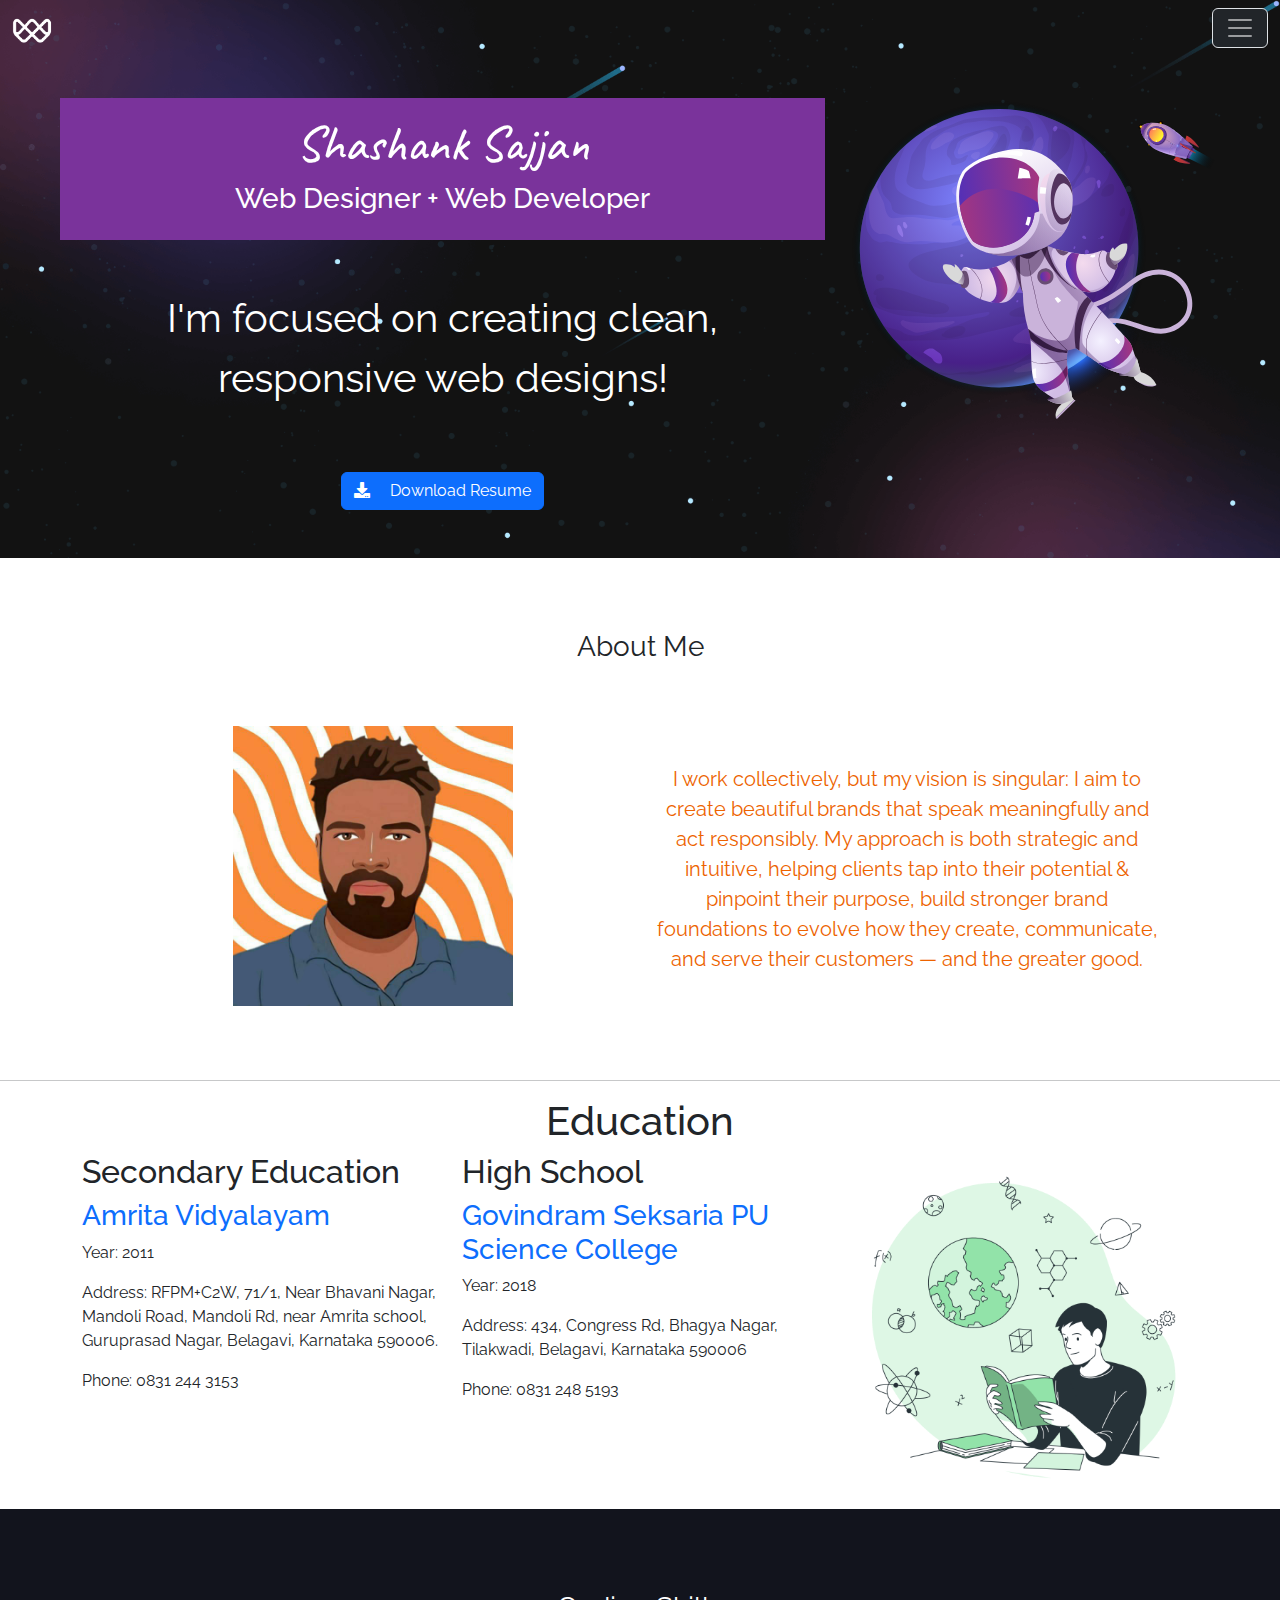
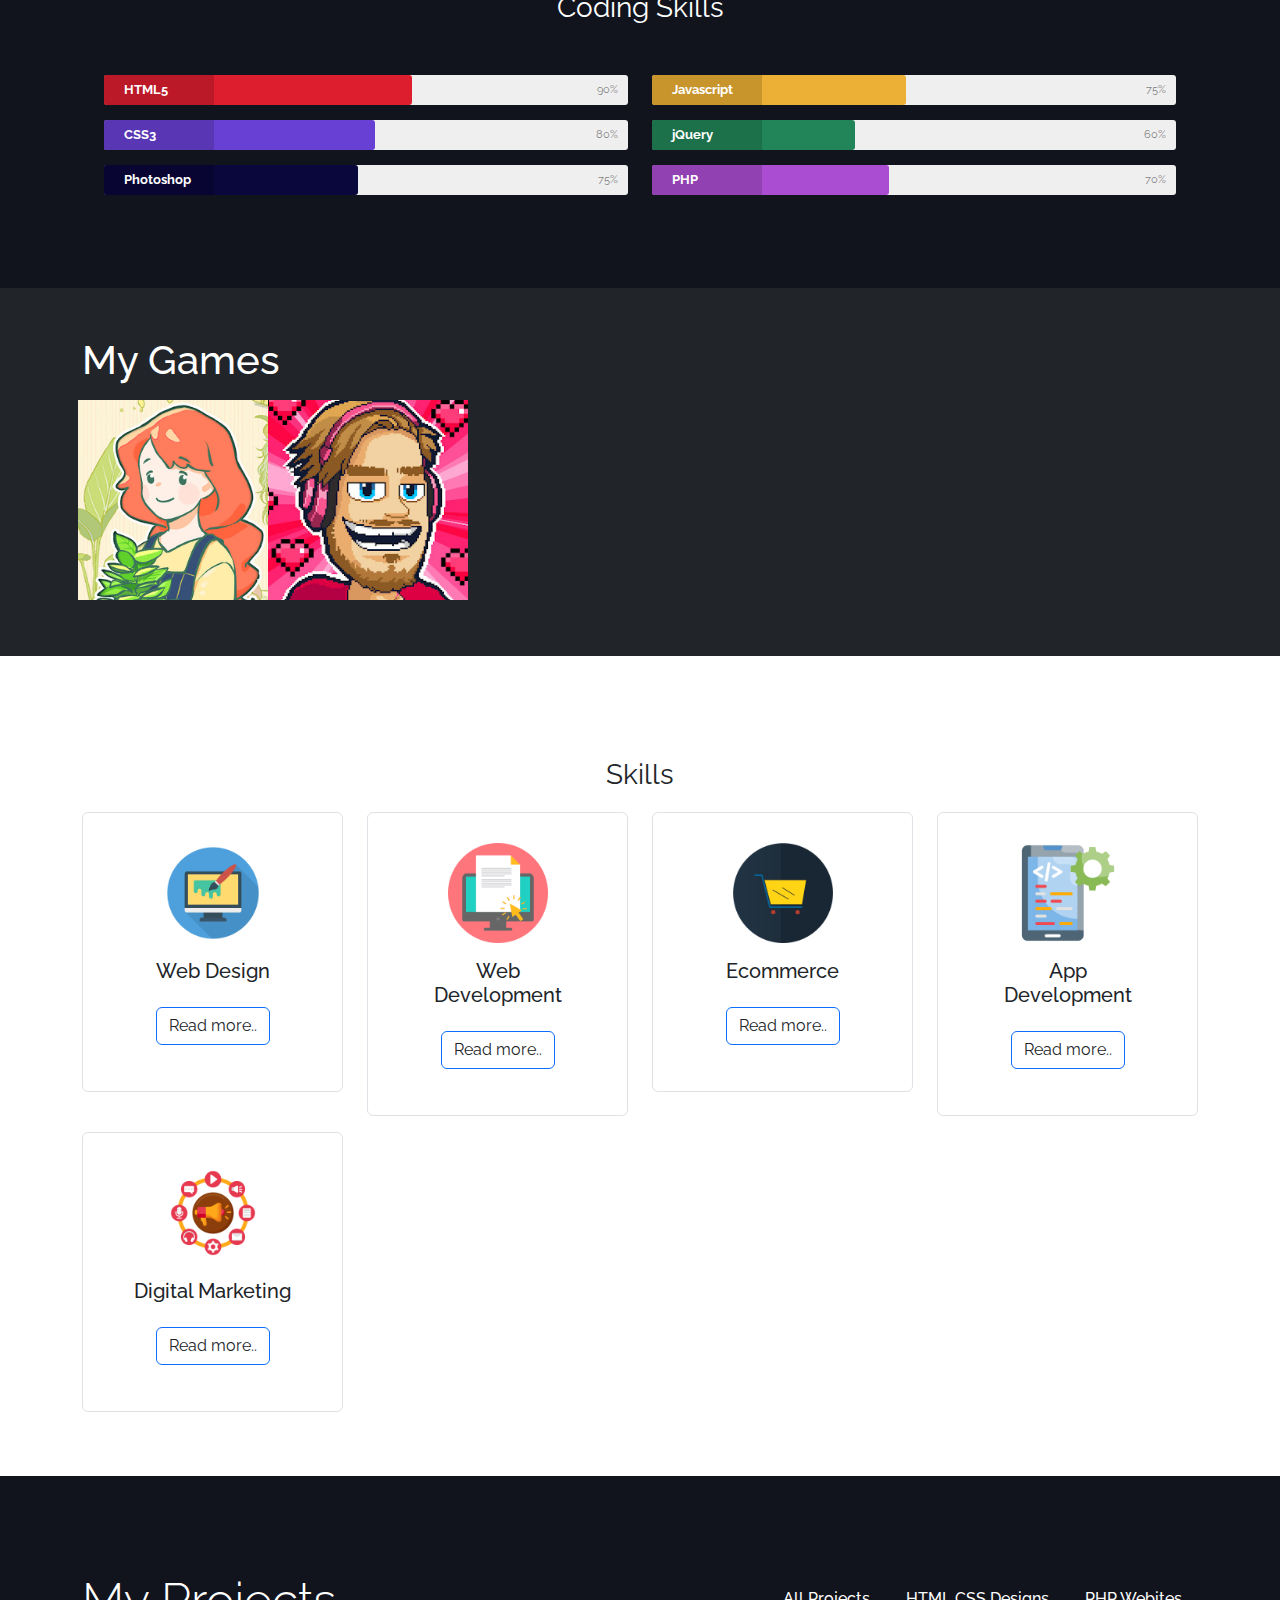
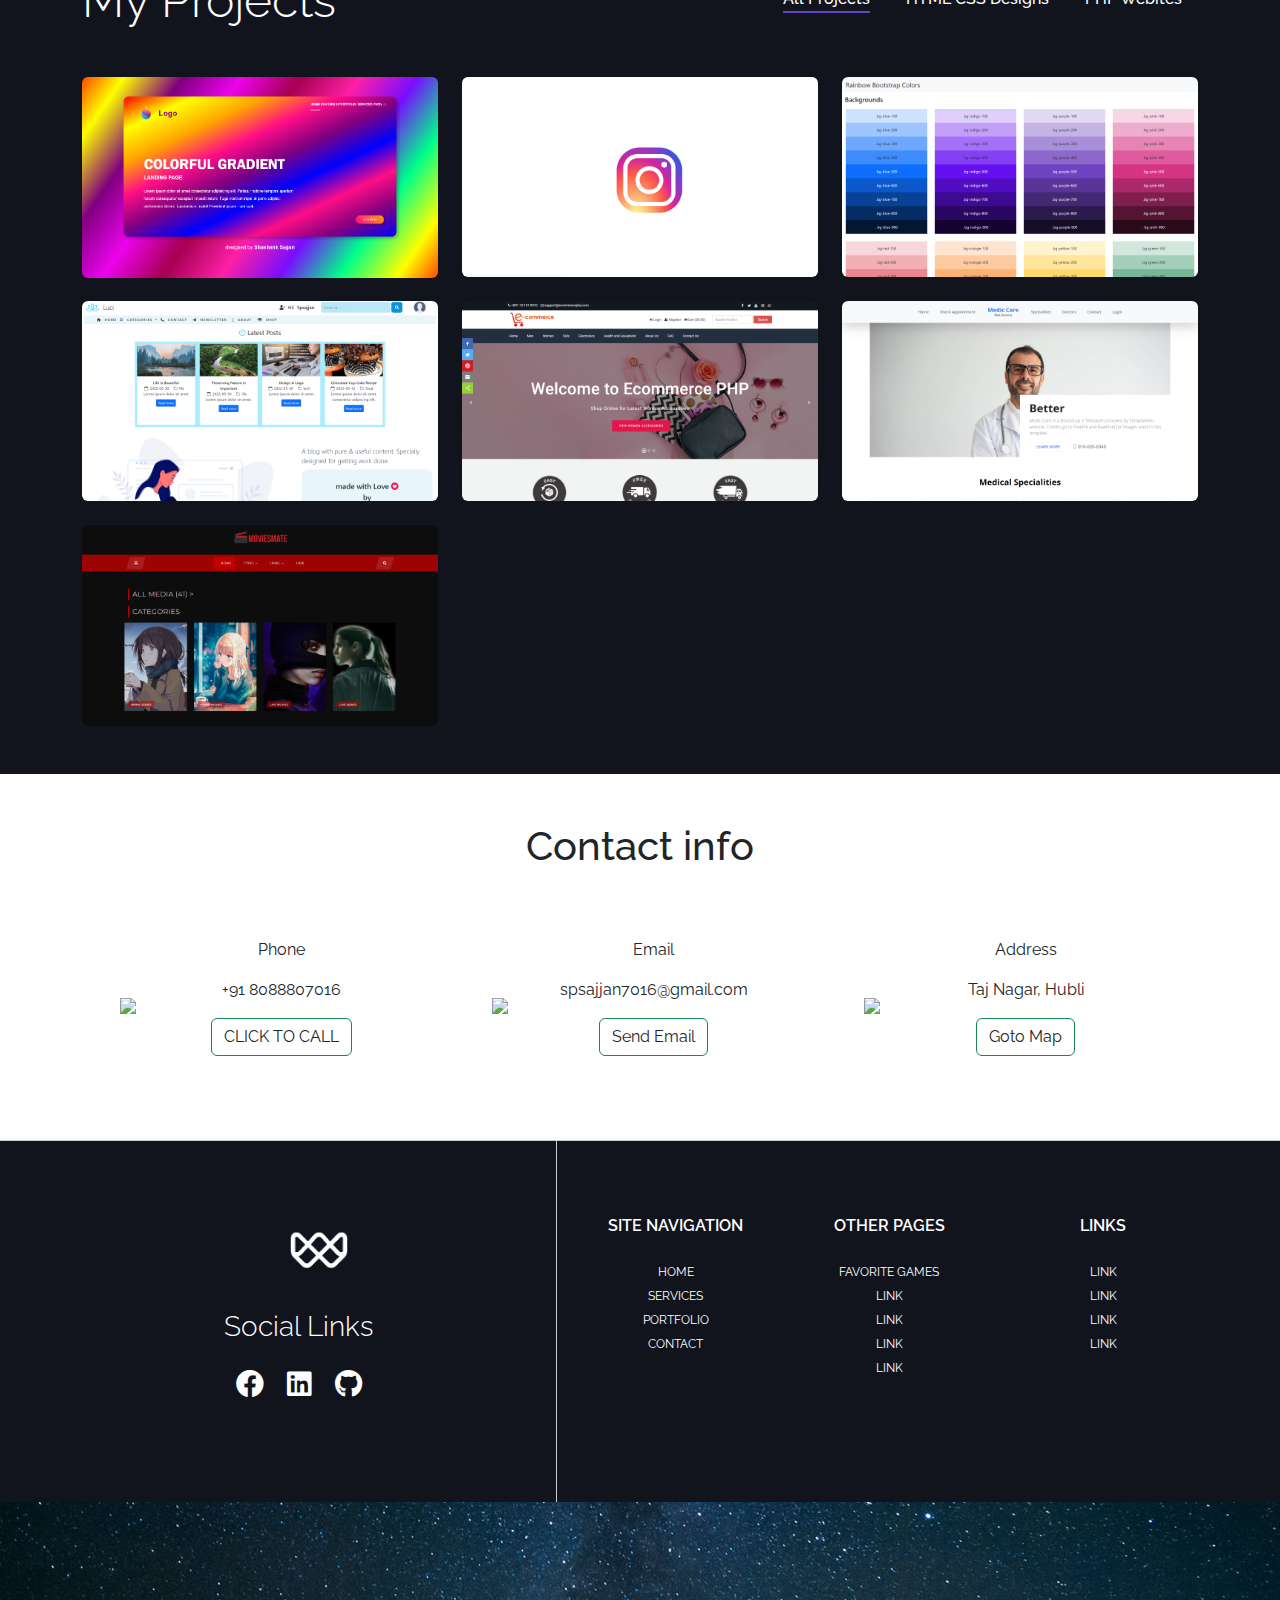
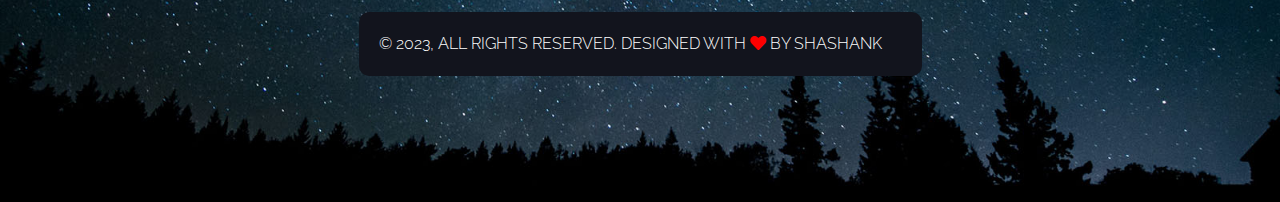
==== index.html @ a1fb229d "game updates -- 000" ====
<!DOCTYPE html>
<html lang="en">
  <head>
    <meta charset="UTF-8" />
    <meta http-equiv="X-UA-Compatible" content="IE=edge" />
    <meta name="viewport" content="width=device-width, initial-scale=1.0" />
    <title>My Portfolio</title>
    <link rel="icon" href="./img/cute-cat-favicon.png" />
    
    <link
      rel="stylesheet"
      href="https://cdn.jsdelivr.net/npm/bootstrap@5.2.3/dist/css/bootstrap.min.css"
    />
    <link
      href="https://fonts.googleapis.com/css?family=Raleway:100,200,400,600"
      rel="stylesheet"
      type="text/css"
    />

    <!-- Icon Font Stylesheet -->
    <link
      href="https://cdnjs.cloudflare.com/ajax/libs/font-awesome/5.10.0/css/all.min.css"
      rel="stylesheet"
    />
    <link
      href="https://cdn.jsdelivr.net/npm/bootstrap-icons@1.4.1/font/bootstrap-icons.css"
      rel="stylesheet"
    />

    <!-- Libraries Stylesheet -->
    <link href="lib/animate/animate.min.css" rel="stylesheet" />
    <link href="lib/lightbox/css/lightbox.min.css" rel="stylesheet" />
    <link href="lib/owlcarousel/assets/owl.carousel.min.css" rel="stylesheet" />
    <link rel="stylesheet" href="./css/style.css" />
  </head>
  <body>
    <!-- Navbar Starts -->
    <nav class="navbar navbar-dark fixed-top navbarScroll">
      <div class="container-fluid">
        <a href="index.html">
          <img
          class="navbar-logo"
          src="./img/w-logo-w.png"
          alt="w-logo-w"
          class="img-fluid"
          />
        </a>
        <button
          class="navbar-toggler border bg-dark"
          type="button"
          data-bs-toggle="offcanvas"
          data-bs-target="#offcanvasDarkNavbar"
          aria-controls="offcanvasDarkNavbar"
        >
          <span class="navbar-toggler-icon"></span>
        </button>
        <div
          class="offcanvas offcanvas-end text-bg-dark"
          tabindex="-1"
          id="offcanvasDarkNavbar"
          aria-labelledby="offcanvasDarkNavbarLabel"
        >
          <div class="offcanvas-header">
            <h5 class="offcanvas-title" id="offcanvasDarkNavbarLabel">
              My Portfolio
            </h5>
            <button
              type="button"
              class="btn-close btn-close-white"
              data-bs-dismiss="offcanvas"
              aria-label="Close"
            ></button>
          </div>
          <div class="offcanvas-body">
            <ul class="navbar-nav justify-content-end flex-grow-1 pe-3">
              <li class="nav-item">
                <a class="nav-link active" aria-current="page" href="index.html">Home</a>
              </li>
              <li class="nav-item">
                <a class="nav-link" href="#about">About</a>
                <a class="nav-link" href="#skills">Skills</a>
                <a class="nav-link" href="#services">Services</a>
                <a class="nav-link" href="projects.html">Projects</a>
              </li>
              <!-- <li class="nav-item dropdown">
                <a
                  class="nav-link dropdown-toggle"
                  href="#"
                  role="button"
                  data-bs-toggle="dropdown"
                  aria-expanded="false"
                >
                  Dropdown
                </a>
                <ul class="dropdown-menu dropdown-menu-dark">
                  <li><a class="dropdown-item" href="#">Action</a></li>
                  <li><a class="dropdown-item" href="#">Another action</a></li>
                  <li>
                    <hr class="dropdown-divider" />
                  </li>
                  <li>
                    <a class="dropdown-item" href="#">Something else here</a>
                  </li>
                </ul>
              </li> -->
            </ul>
          </div>
        </div>
      </div>
    </nav>
    <!-- Navbar Ends -->

    <div class="container-fluid header-section bg-space text-white">
      <div class="row p-5">
        <div class="col-md-8 text-center">
          <div class="theme-bg p-3">
            <h1 class="myName">Shashank Sajjan</h1>
            <h3>Web Designer + Web Developer</h3>
          </div>
          <p class="p-5 fs-4" style="font-size: 40px !important;">
            I'm focused on creating clean, responsive web designs!
          </p>
          <a href="https://drive.google.com/file/d/1wVzAgEWqHxEc41XvCZRn8359-6ApIk3n/view?usp=share_link" target="_blank" class="btn btn-primary">
            <i class="fa fa-download me-3"></i> 
            Download Resume
          </a>
        </div>
        <div class="col-md-4">
          <img
            src="./img/astronaut-space.svg"
            class="img-fluid astronaut"
            alt=""
          />
        </div>
      </div>
    </div>

    <div class="container-fluid about-section bg-white">
      <div class="container p-5 text-center" id="about">
        <p class="fs-3 text-center mb-5">About Me</p>
        <div class="row">
          <div class="col-md-6 profile-img">
            <img src="./img/profile-anim.jpg" alt="" class="img-fluid" />
          </div>
          <div class="col-md-6">
            <p class="fs-5 mt-5" style="color:#ed6300">
              I work collectively, but my vision is singular: I aim to create
              beautiful brands that speak meaningfully and act responsibly. My
              approach is both strategic and intuitive, helping clients tap into
              their potential & pinpoint their purpose, build stronger brand
              foundations to evolve how they create, communicate, and serve
              their customers — and the greater good.
            </p>
          </div>
        </div>
      </div>
    </div>

    <hr> <!-- Horizontal Rule -->
    
<!-- Education Section -->
    <div class="container">
      <h1 class="h1 text-center">Education</h1>
      <div class="row">
        <div class="col-md-8">
          <div class="row">
            <div class="col-6">
              <p class="h2">Secondary Education</p>
              <a href="http://blgm.amritavidyalayam.org/">
                <p class="h3 text-primary">Amrita Vidyalayam</p>
              </a>
              <p>Year: 2011</p>
              <p>
                Address: RFPM+C2W, 71/1, Near Bhavani Nagar, Mandoli Road, Mandoli Rd, 
                near Amrita school, Guruprasad Nagar, Belagavi, Karnataka 590006.
              </p>
              <p>Phone: 0831 244 3153</p>
            </div>
            <div class="col-6">
              <p class="h2">High School</p>
              <a href="https://gssbgm.edu.in/">
                <p class="h3 text-primary">Govindram Seksaria PU Science College</p>
              </a>
              <p>Year: 2018</p>
              <p>
                Address: 434, Congress Rd, Bhagya Nagar, Tilakwadi, Belagavi, Karnataka 590006
              </p>
              <p>Phone: 0831 248 5193</p>
            </div>

          </div>
        </div>
        <div class="col-md-4">
          <img src="./img/Learning-bro.png" alt="" class="img-fluid">
        </div>
      </div>
    </div>

<!-- Education Section Ends -->

    <div class="contiainer-fluid skills-section text-white" id="skills">
      <div class="container my-5">
        <p class="fs-3 text-center">Coding Skills</p>
        <div class="container-skillbar">
          <div class="row">
            <div class="col-md-6">
              <div class="skillbar clearfix" data-percent="90%">
                <div class="skillbar-title" style="background: #dd1e2f">
                  <span>HTML5</span>
                </div>
                <div class="skillbar-bar" style="background: #dd1e2f"></div>
                <div class="skill-bar-percent">90%</div>
              </div>
              <!-- End Skill Bar -->

              <div class="skillbar clearfix" data-percent="80%">
                <div class="skillbar-title" style="background: #6840d4">
                  <span>CSS3</span>
                </div>
                <div class="skillbar-bar" style="background: #6840d4"></div>
                <div class="skill-bar-percent">80%</div>
              </div>
              <!-- End Skill Bar -->

              <div class="skillbar clearfix" data-percent="75%">
                <div class="skillbar-title" style="background: #0a073d">
                  <span>Photoshop</span>
                </div>
                <div class="skillbar-bar" style="background: #0a073d"></div>
                <div class="skill-bar-percent">75%</div>
              </div>
              <!-- End Skill Bar -->
            </div>

            <div class="col-md-6">
              <div class="skillbar clearfix" data-percent="75%">
                <div class="skillbar-title" style="background: #ebb035">
                  <span>Javascript</span>
                </div>
                <div class="skillbar-bar" style="background: #ebb035"></div>
                <div class="skill-bar-percent">75%</div>
              </div>
              <!-- End Skill Bar -->

              <div class="skillbar clearfix" data-percent="60%">
                <div class="skillbar-title" style="background: #218559">
                  <span>jQuery</span>
                </div>
                <div class="skillbar-bar" style="background: #218559"></div>
                <div class="skill-bar-percent">60%</div>
              </div>
              <!-- End Skill Bar -->

              <div class="skillbar clearfix" data-percent="70%">
                <div class="skillbar-title" style="background: #ab4dd2">
                  <span>PHP</span>
                </div>
                <div class="skillbar-bar" style="background: #ab4dd2"></div>
                <div class="skill-bar-percent">70%</div>
              </div>
              <!-- End Skill Bar -->
            </div>
          </div>
        </div>
      </div>
    </div>


    <div class="container-fluid text-bg-dark p-5">
      <div class="container">
        <h1 class="h1">My Games</h1>
        <div class="row">
          <div class="col-md-2 p-2">
            <a href="./game/Tea_House-v0.1/tea-house.html">
              <img src="./img/games/little-corner-tea-house-icon.jpg" style="height: 200px;width: 200px;" alt="">
            </a>
          </div>
          <div class="col-md-2 p-2">
            <a href="./game/life-simulator/life-sim.html">
              <img src="./img/games/pew-die-pie-tuber-icon.jpg" style="height: 200px;width: 200px;" alt="">
            </a>
          </div>
        </div>
      </div>
    </div>

    <!-- Services -->

    <div class="container-fluid services-section bg-white" id="services">
      <div class="container mt-5" >
      <div class="row my-5">
        <p class="fs-3 text-center"><a href="services.html">Skills</a></p>
        <!-- Service Item -->
        <div class="col-md-3 mb-3">
          <div class="card border text-center">
            <img src="./img/services/web-design-icon.png" class="card-img-top" alt="..."/>
            <div class="card-body">
                <h5 class="card-title">Web Design</h5>
                <a href="services.html" class="btn btn-outline-primary mt-3">Read more..</a>
            </div>
          </div>
        </div>
        <!-- Service Item -->
        <div class="col-md-3 mb-3">
          <div class="card border text-center">
            <img src="./img/services/web-development-icon.png" class="card-img-top" alt="..."/>
            <div class="card-body">
                <h5 class="card-title">Web Development</h5>
                <a href="services.html" class="btn btn-outline-primary mt-3">Read more..</a>
            </div>
          </div>
        </div>
        <!-- Service Item -->
        <div class="col-md-3 mb-3">
          <div class="card border text-center">
            <img src="./img/services/ecommerce-icon.png" class="card-img-top" alt="..."/>
            <div class="card-body">
                <h5 class="card-title">Ecommerce</h5>
                <a href="services.html" class="btn btn-outline-primary mt-3">Read more..</a>
            </div>
          </div>
        </div>
        <!-- Service Item -->
        <div class="col-md-3 mb-3">
          <div class="card border text-center">
            <img src="./img/services/app-development-icon.png" class="card-img-top" alt="..."/>
            <div class="card-body">
                <h5 class="card-title">App Development</h5>
                <a href="services.html" class="btn btn-outline-primary mt-3">Read more..</a>
            </div>
          </div>
        </div>
        <!-- Service Item -->
        <div class="col-md-3 mb-3">
          <div class="card border text-center">
            <img src="./img/services/digital-marketing-icon.png" class="card-img-top" alt="..."/>
            <div class="card-body">
                <h5 class="card-title">Digital Marketing</h5>
                <a href="services.html" class="btn btn-outline-primary mt-3">Read more..</a>
            </div>
          </div>
        </div>
        <!-- Service Item -->
      </div>
      </div>
    </div>

    <div class="container-fluid portfolio-section py-5 text-white" id="projects">
      <!-- Projects Start -->
      <div class="container-xxl py-6 pt-5" >
        <div class="container">
          <div
            class="row g-5 mb-5 align-items-center wow fadeInUp"
            data-wow-delay="0.1s"
          >
            <div class="col-lg-6">
              <h1 class="display-5 mb-0">My Projects</h1>
            </div>
            <div class="col-lg-6 text-lg-end">
              <ul class="list-inline mx-n3 mb-0" id="portfolio-filters">
                <li class="mx-3 active" data-filter="*">All Projects</li>
                <li class="mx-3" data-filter=".first">HTML CSS Designs</li>
                <li class="mx-3" data-filter=".second">PHP Webites</li>
              </ul>
            </div>
          </div>
          <div
            class="row g-4 portfolio-container wow fadeInUp"
            data-wow-delay="0.1s"
          >
            <!-- Project Item -->
            <div class="col-lg-4 col-md-6 portfolio-item first">
              <div class="portfolio-img rounded overflow-hidden">
                <img
                  class="img-fluid"
                  src="img/projects/colorful-gradient-landing-page.png"
                  alt=""
                />
                <div class="portfolio-overlay">
                  <p class="portfolio-title">Colorful Landing Page</p>
                  <div class="d-flex">
                    <a
                      class="btn btn-lg-square btn-primary border-2 mx-1"
                      href="img/projects/colorful-gradient-landing-page.png"
                      data-lightbox="portfolio"
                      >
                      <i class="fa fa-eye"></i>
                    </a>
                    <a
                      class="btn btn-lg-square btn-primary border-2 mx-1"
                      href="https://codepen.io/shashank-sajjan/pen/zYmYbba"
                      >
                      <i class="fa fa-link"></i>
                    </a>
                  </div>

                </div>
              </div>
            </div>
            <!-- ./ Project Item -->

            <!-- Project Item -->
            <div class="col-lg-4 col-md-6 portfolio-item first">
              <div class="portfolio-img rounded overflow-hidden">
                <img
                  class="img-fluid"
                  src="img/projects/insta-logo-css.png"
                  alt=""
                />
                <div class="portfolio-overlay">
                  <p class="portfolio-title">Instagram Logo Design in CSS</p>
                  <div class="d-flex">
                    <a
                      class="btn btn-lg-square btn-primary border-2 mx-1"
                      href="img/projects/insta-logo-css.png"
                      data-lightbox="portfolio"
                      >
                      <i class="fa fa-eye"></i>
                    </a>
                    <a
                      class="btn btn-lg-square btn-primary border-2 mx-1"
                      href="https://codepen.io/shashank-sajjan/pen/jOeORZx"
                      >
                      <i class="fa fa-link"></i>
                    </a>
                  </div>

                </div>
              </div>
            </div>
            <!-- ./ Project Item -->

            <!-- Project Item -->
            <div class="col-lg-4 col-md-6 portfolio-item first">
              <div class="portfolio-img rounded overflow-hidden">
                <img
                  class="img-fluid"
                  src="img/projects/rainbow-bootstrap-5-colors.png"
                  alt=""
                />
                <div class="portfolio-overlay">
                  <p class="portfolio-title">Rainbow Colors Desgin for Boostrap CSS</p>
                  <div class="d-flex">
                    <a
                      class="btn btn-lg-square btn-primary border-2 mx-1"
                      href="img/projects/rainbow-bootstrap-5-colors.png"
                      data-lightbox="portfolio"
                      >
                      <i class="fa fa-eye"></i>
                    </a>
                    <a
                      class="btn btn-lg-square btn-primary border-2 mx-1"
                      href="https://codepen.io/shashank-sajjan/pen/jOZKoPm"
                      >
                      <i class="fa fa-link"></i>
                    </a>
                  </div>

                </div>
              </div>
            </div>
            <!-- ./ Project Item -->

            <!-- Project Item -->
            <div class="col-lg-4 col-md-6 portfolio-item second">
              <div class="portfolio-img rounded overflow-hidden">
                <img
                  class="img-fluid"
                  src="img/projects/luci-blog.png"
                  alt=""
                />
                <div class="portfolio-overlay">
                  <p class="portfolio-title">Luci - Dynamic Blog (With Admin Panel)</p>
                  <div class="d-flex">
                    <a
                      class="btn btn-lg-square btn-primary border-2 mx-1"
                      href="img/projects/luci-blog-full.png"
                      data-lightbox="portfolio"
                      >
                      <i class="fa fa-eye"></i>
                    </a>
                    <a
                      class="btn btn-lg-square btn-primary border-2 mx-1"
                      href="#!"
                      >
                      <i class="fa fa-link"></i>
                    </a>
                  </div>

                </div>
              </div>
            </div>
            <!-- ./ Project Item -->

            <!-- Project Item -->
            <div class="col-lg-4 col-md-6 portfolio-item second">
              <div class="portfolio-img rounded overflow-hidden">
                <img
                  class="img-fluid"
                  src="img/projects/ecommerce-php-2023.png"
                  alt=""
                />
                <div class="portfolio-overlay">
                  <p class="portfolio-title">Ecommerce Website (With Admin Panel)</p>
                  <div class="d-flex">
                    <a
                      class="btn btn-lg-square btn-primary border-2 mx-1"
                      href="img/projects/ecommerce-php-2023-full.png"
                      data-lightbox="portfolio"
                      >
                      <i class="fa fa-eye"></i>
                    </a>
                    <a
                      class="btn btn-lg-square btn-primary border-2 mx-1"
                      href="#!"
                      >
                      <i class="fa fa-link"></i>
                    </a>
                  </div>

                </div>
              </div>
            </div>
            <!-- ./ Project Item -->

            <!-- Project Item -->
            <div class="col-lg-4 col-md-6 portfolio-item second">
              <div class="portfolio-img rounded overflow-hidden">
                <img
                  class="img-fluid"
                  src="img/projects/Doctor_appointment_System_frontend.png"
                  alt=""
                />
                <div class="portfolio-overlay">
                  <p class="portfolio-title">Doctor Appointment System (With Admin Panel)</p>
                  <div class="d-flex">
                    <a
                      class="btn btn-lg-square btn-primary border-2 mx-1"
                      href="img/projects/Doctor_appointment_System_frontend-full.png"
                      data-lightbox="portfolio"
                      >
                      <i class="fa fa-eye"></i>
                    </a>
                    <a
                      class="btn btn-lg-square btn-primary border-2 mx-1"
                      href="doctor-app-sys.html"
                      >
                      <i class="fa fa-link"></i>
                    </a>
                  </div>

                </div>
              </div>
            </div>
            <!-- ./ Project Item -->

            <!-- Project Item -->
            <div class="col-lg-4 col-md-6 portfolio-item second">
              <div class="portfolio-img rounded overflow-hidden">
                <img
                  class="img-fluid"
                  src="img/projects/moviesmate-preview.png"
                  alt=""
                />
                <div class="portfolio-overlay">
                  <p class="portfolio-title">Moviesmate Website</p>
                  <div class="d-flex">
                    <a
                      class="btn btn-lg-square btn-primary border-2 mx-1"
                      href="img/projects/moviesmate/moviesmate-screenshot-01.png"
                      data-lightbox="portfolio"
                      >
                      <i class="fa fa-eye"></i>
                    </a>
                    <a
                      class="btn btn-lg-square btn-primary border-2 mx-1"
                      href="#!"
                      >
                      <i class="fa fa-link"></i>
                    </a>
                  </div>

                </div>
              </div>
            </div>
            <!-- ./ Project Item -->


            
          </div>
        </div>
      </div>
      <!-- Projects End -->
    </div>

    <!-- Contact Section -->
    <section id="contact" class="my-5">
      <div class="contact container">
        <div>
          <h1 class="section-title mb-5 text-center">
            Contact <span>info</span>
          </h1>
        </div>
        <div class="contact-items row">
          <div class="col-md-4">
            <div class="contact-item row">
              <div class="icon col-2">
                <img
                  src="https://img.icons8.com/bubbles/100/000000/phone.png"
                />
              </div>
              <div class="contact-info col-10">
                <p>Phone</p>
                <p>
                  +91 8088807016 <br />
                  <a href="tel:8088807016" class="mt-3 btn btn-outline-success"
                    >CLICK TO CALL</a
                  >
                </p>
              </div>
            </div>
          </div>
          <div class="col-md-4">
            <div class="contact-item row">
              <div class="icon col-2">
                <img
                  src="https://img.icons8.com/bubbles/100/000000/new-post.png"
                />
              </div>
              <div class="contact-info col-10">
                <p>Email</p>
                <p>
                  spsajjan7016@gmail.com <br />
                  <a
                    href="mailto: spsajjan7016@gmail.com"
                    class="mt-3 btn btn-outline-success"
                    >Send Email</a
                  >
                </p>
              </div>
            </div>
          </div>
          <div class="col-md-4">
            <div class="contact-item row">
              <div class="icon col-2">
                <img
                  src="https://img.icons8.com/bubbles/100/000000/map-marker.png"
                />
              </div>
              <div class="contact-info col-10">
                <p>Address</p>
                <p>Taj Nagar, Hubli</p>
                <a
                href="https://goo.gl/maps/gNQfL5sA3SgeSnYN9"
                class="mb-3 btn btn-outline-success"
                >Goto Map</a
              >
              </div>
            </div>
          </div>
        </div>
      </div>
    </section>
    <!-- End Contact Section -->
    
    <!-- Footer Starts -->

    <section class="section-7 text-white">
      <!-- Footer -->
      <footer class="page-footer font-small stylish-color-dark">

          <!-- Footer Links -->
          <div class="container text-center text-md-left">

              <!-- Grid row -->
              <div class="row">

                  <!-- Grid column -->
                  <div class="col-lg-5 col-sm-12 mx-auto box-1">

                      
                      <a href="index.html"><img src="img/w-logo-w.png" class="footer-logo" alt="footer-logo"></a>
                      <!-- Social Links -->
                      <p class="text-center fs-3">Social Links</p>
                      <p class="fs-3">
                        <a href="https://www.facebook.com/shankz.me" class="fab fa-facebook me-3"></a>
                        <a href="https://www.linkedin.com/in/shashank-sajjan-24a706202/" class="fab fa-linkedin me-3"></a>
                        <a href="https://github.com/spsajjan" class="fab fa-github"></a>
                      </p>
                      <!-- Social Links End -->

                  </div>
                  <!-- Grid column -->

                  <hr class="clearfix w-100 d-md-none">

                  <!-- Grid column -->
                  <div class="col-lg-2 col-sm-4 box-2 mx-auto">

                      <!-- Links -->
                      <h5>Site Navigation</h5>

                      <ul class="list-unstyled">
                          <li>
                              <a href="index.html">Home</a>
                          </li>
                          <li>
                              <a href="services.html">Services</a>
                          </li>
                          <li>
                              <a href="#projects">Portfolio</a>
                          </li>
                          <li>
                              <a href="#contact">Contact</a>
                          </li>
                      </ul>

                  </div>
                  <!-- Grid column -->

                  <hr class="clearfix w-100 d-md-none">

                  <!-- Grid column -->
                  <div class="col-lg-2 col-sm-4 box-3 mx-auto">

                      <!-- Links -->
                      <h5>Other Pages</h5>

                      <ul class="list-unstyled">
                          <li>
                              <a href="games.html">Favorite Games</a>
                          </li>
                          <li>
                              <a href="#!">Link</a>
                          </li>
                          <li>
                              <a href="#!">Link</a>
                          </li>
                          <li>
                              <a href="#!">Link</a>
                          </li>
                          <li>
                              <a href="#!">Link</a>
                          </li>
                      </ul>

                  </div>
                  <!-- Grid column -->

                  <hr class="clearfix w-100 d-md-none">

                  <!-- Grid column -->
                  <div class="col-lg-2 col-sm-4 box-4 mx-auto">

                      <!-- Links -->
                      <h5>Links</h5>

                      <ul class="list-unstyled">
                          <li>
                              <a href="#!">Link</a>
                          </li>
                          <li>
                              <a href="#!">Link</a>
                          </li>
                          <li>
                              <a href="#!">Link</a>
                          </li>
                          <li>
                              <a href="#!">Link</a>
                          </li>

                      </ul>

                  </div>
                  <!-- Grid column -->

              </div>
              <!-- Grid row -->

          </div>
          <!-- Footer Links -->

          <!-- Footer Ends -->


          <!-- Copyright -->
          <div class="footer-copyright text-center">
              <div class="gradient"></div>
              <p>&copy; 2023, All Rights reserved. Designed with <i class="fa fa-heart" style="color: red"></i> by<a href="index.html"> Shashank</a></p>
          </div>
          <!-- Copyright -->

    <!-- JavaScript Libraries -->
    <script src="https://code.jquery.com/jquery-3.4.1.min.js"></script>
    <script src="https://cdn.jsdelivr.net/npm/bootstrap@5.2.3/dist/js/bootstrap.bundle.min.js"></script>
    <script src="lib/wow/wow.min.js"></script>
    <script src="lib/easing/easing.min.js"></script>
    <script src="lib/waypoints/waypoints.min.js"></script>
    <script src="lib/typed/typed.min.js"></script>
    <script src="lib/counterup/counterup.min.js"></script>
    <script src="lib/owlcarousel/owl.carousel.min.js"></script>
    <script src="lib/isotope/isotope.pkgd.min.js"></script>
    <script src="lib/lightbox/js/lightbox.min.js"></script>
    <script src="./js/script.js"></script>
  </body>
</html>
---- css/style.css ----
@import url('https://fonts.googleapis.com/css2?family=Bebas+Neue&family=Caveat:wght@400;700&family=DynaPuff&display=swap');

:root{
    --theme-color-light: #A677BC;
    --theme-color: #7A339B;
    --primary: #6244C5;
    --secondary: #FFC448;
    --light: #FAFAFB;
    --dark: #12141D;
    --linear-gradient-theme: linear-gradient(to right, #9E3584,#6031AE);
}

body{
  font-family: raleway;
}

a{
  text-decoration: none !important;
  color: inherit !important;
}

/* NAVBAR CSS */
/* display background color black on navbar scroll */
.navbarScroll.navbarDark {
  background-color: black;
}


.txt-bebas-neue{
  font-family: bebas neue;
}
.theme-bg{
    background-color: var(--theme-color);
}

.header-section{
    padding-top: 50px;
}

.bg-gradient-theme{
  background-image: var(--linear-gradient-theme) !important;
}

.navbar-logo{
    height: 40px;
    width: auto;
}

section{
  position: relative !important;
}


.bg-space{
  width: 100%;
  height: auto;
  background: url("../img/banner-bg.png");
  background-size: cover;
  background-repeat: no-repeat;
}

.astronaut{
    animation: float 3s ease-in-out infinite;
}

@keyframes float {
    0%{
      transform: translateY(0px);
    }
    50%{
      transform: translateY(50px);
    }
    100%{
      transform: translateY(0px);
    }
}



.myName{
  font-family: caveat;
  font-size: 50px;
}

/* About Me */
.about-section{
  padding-top: 20px;
}
.profile-img img{
  height: 300px !important;
  width: auto !important;
  border: 10px solid white;
}

/* Skill bars */
#skills{
  background-color: var(--dark);
  padding: 30px;
}
.skillbar {
    cursor: pointer;
}

.container-skillbar {
    width: 100%;
    padding-top: 30px;
    padding-right: 2%;
    padding-left: 2%;
    height: auto;
    overflow: none;
  }
  .skillbar {
    position: relative;
    display: block;
    margin-bottom: 15px;
    width: 100%;
    background: #efefef;
    height: 30px;
    border-radius: 3px;
    -moz-border-radius: 3px;
    -webkit-border-radius: 3px;
    -webkit-transition: 0.4s linear;
    -moz-transition: 0.4s linear;
    -ms-transition: 0.4s linear;
    -o-transition: 0.4s linear;
    transition: 0.4s linear;
    -webkit-transition-property: width, background-color;
    -moz-transition-property: width, background-color;
    -ms-transition-property: width, background-color;
    -o-transition-property: width, background-color;
    transition-property: width, background-color;
  }
  
  .skillbar-title {
    position: absolute;
    top: 0;
    left: 0;
    width: 110px;
    font-weight: bold;
    font-size: 13px;
    color: #fff;
    background: #6adcfa;
    -webkit-border-top-left-radius: 3px;
    -webkit-border-bottom-left-radius: 4px;
    -moz-border-radius-topleft: 3px;
    -moz-border-radius-bottomleft: 3px;
    border-top-left-radius: 3px;
    border-bottom-left-radius: 3px;
  }
  
  .skillbar-title span {
    display: block;
    background: rgba(0, 0, 0, 0.15);
    padding: 0 20px;
    height: 30px;
    line-height: 30px;
    -webkit-border-top-left-radius: 3px;
    -webkit-border-bottom-left-radius: 3px;
    -moz-border-radius-topleft: 3px;
    -moz-border-radius-bottomleft: 3px;
    border-top-left-radius: 3px;
    border-bottom-left-radius: 3px;
  }
  
  .skillbar-bar {
    height: 30px;
    width: 0px;
    border-radius: 3px;
    -moz-border-radius: 3px;
    -webkit-border-radius: 3px;
  }
  
  .skill-bar-percent {
    position: absolute;
    right: 10px;
    top: 0;
    font-size: 11px;
    height: 30px;
    line-height: 30px;
    color: #ffffff;
    color: rgba(0, 0, 0, 0.5);
  }

  
/*** Project Portfolio ***/
#projects{
  background-color: var(--dark);
}
#portfolio-filters li {
  display: inline-block;
  font-weight: 500;
  cursor: pointer;
  transition: .5s;
  border-bottom: 2px solid transparent;
}

#portfolio-filters li:hover,
#portfolio-filters li.active {
  border-color: var(--primary);
}


.portfolio-img {
  position: relative;
  max-height: 250px;
}

.portfolio-overlay {
  position: absolute;
  width: 100%;
  height: 100%;
  top: 0;
  left: 0;
  background: rgba(98, 68, 197, .9);
  padding: 30px;
  padding-bottom: 100px !important;
  opacity: 0;
  transition: .5s;
}

.portfolio-item:hover .portfolio-overlay {
  opacity: 1;
  padding-bottom: 30px !important;
}



/* contact Section */
#contact .contact-items {
	width: 100%;
}

#contact .contact-item {
	text-align: center;
	border-radius: 10px;
	display: flex;
  padding: 10px;
	justify-content: center;
	align-items: center;
	box-shadow: 0px 0px 18px 0 #fff;
	transition: 0.3s ease box-shadow;
  margin: 10px;
}
#contact .contact-item:hover {
	box-shadow: 0px 0px 5px 0 #fff;
}
/*End contact Section */



/*==============================
      //footer Styles //
==============================*/

footer{
  background-color: var(--dark);
}

.page-footer {
  border-top: 1px solid #cccccc;
}

.page-footer .box-1 {
  border-right: 1px solid #cccccc;
  padding-top: 75px;
  padding-bottom: 80px;
}

.page-footer .box-2,
.page-footer .box-3,
.page-footer .box-4 {
  padding-top: 75px;
}

.footer-copyright {
  position: relative;
  height: 300px;
  justify-content: center;
  align-items: center;
  display: flex;
  background-image: url("../img/footer-bg.jpg");
  background-repeat: no-repeat;
  background-position: bottom;
  background-size: cover;
}

.footer-copyright p {
  font-size: 16px;
  font-weight: 300;
  color: #ffffff;
  text-transform: uppercase;
  padding: 20px;
  background-color: var(--dark);
  border-radius: 10px;
}

.footer-logo{
  height: 60px;
  width: auto;
}

.page-footer img {
  margin-bottom: 30px;
}

.page-footer h5 {
  font-size: 16px;
  font-weight: 600;
  text-transform: uppercase;
  margin-bottom: 1.5rem !important;
}

.page-footer p {
  font-size: 16px;
  font-weight: 300;
  padding-right: 40px;
}

.page-footer ul > li a {
  color: #707070;
  font-size: 12px;
  font-weight: 400;
  text-transform: uppercase;
}

.page-footer ul > li a:hover {
  color: var(--theme-color) !important;
}


/* Some Image Filter */

.img-invert{
  filter: invert(1);
}


/* Services CSS */
.services-section{
  padding-top: 50px;
}
.services-section .card{
  padding: 30px;
}
.services-section img{
  height: 100px;
  width: 100px;
  display: flex;
  margin: 0 auto;
}

/* Games Section */
#games{
  background-color: var(--dark);
  color: white;
}
#games .card-title{
  color: black;
}

/* Figure Image */
figure{
  margin: 10px;
  padding: 10px;
  border: 1px solid white;
  width: 200px;
  height: 225px;
  border-radius: 20px;
}

figure img{
  height: 180px;
  width: 180px;
  border-radius: 20px;
}

figcaption{
  text-align: center;
}
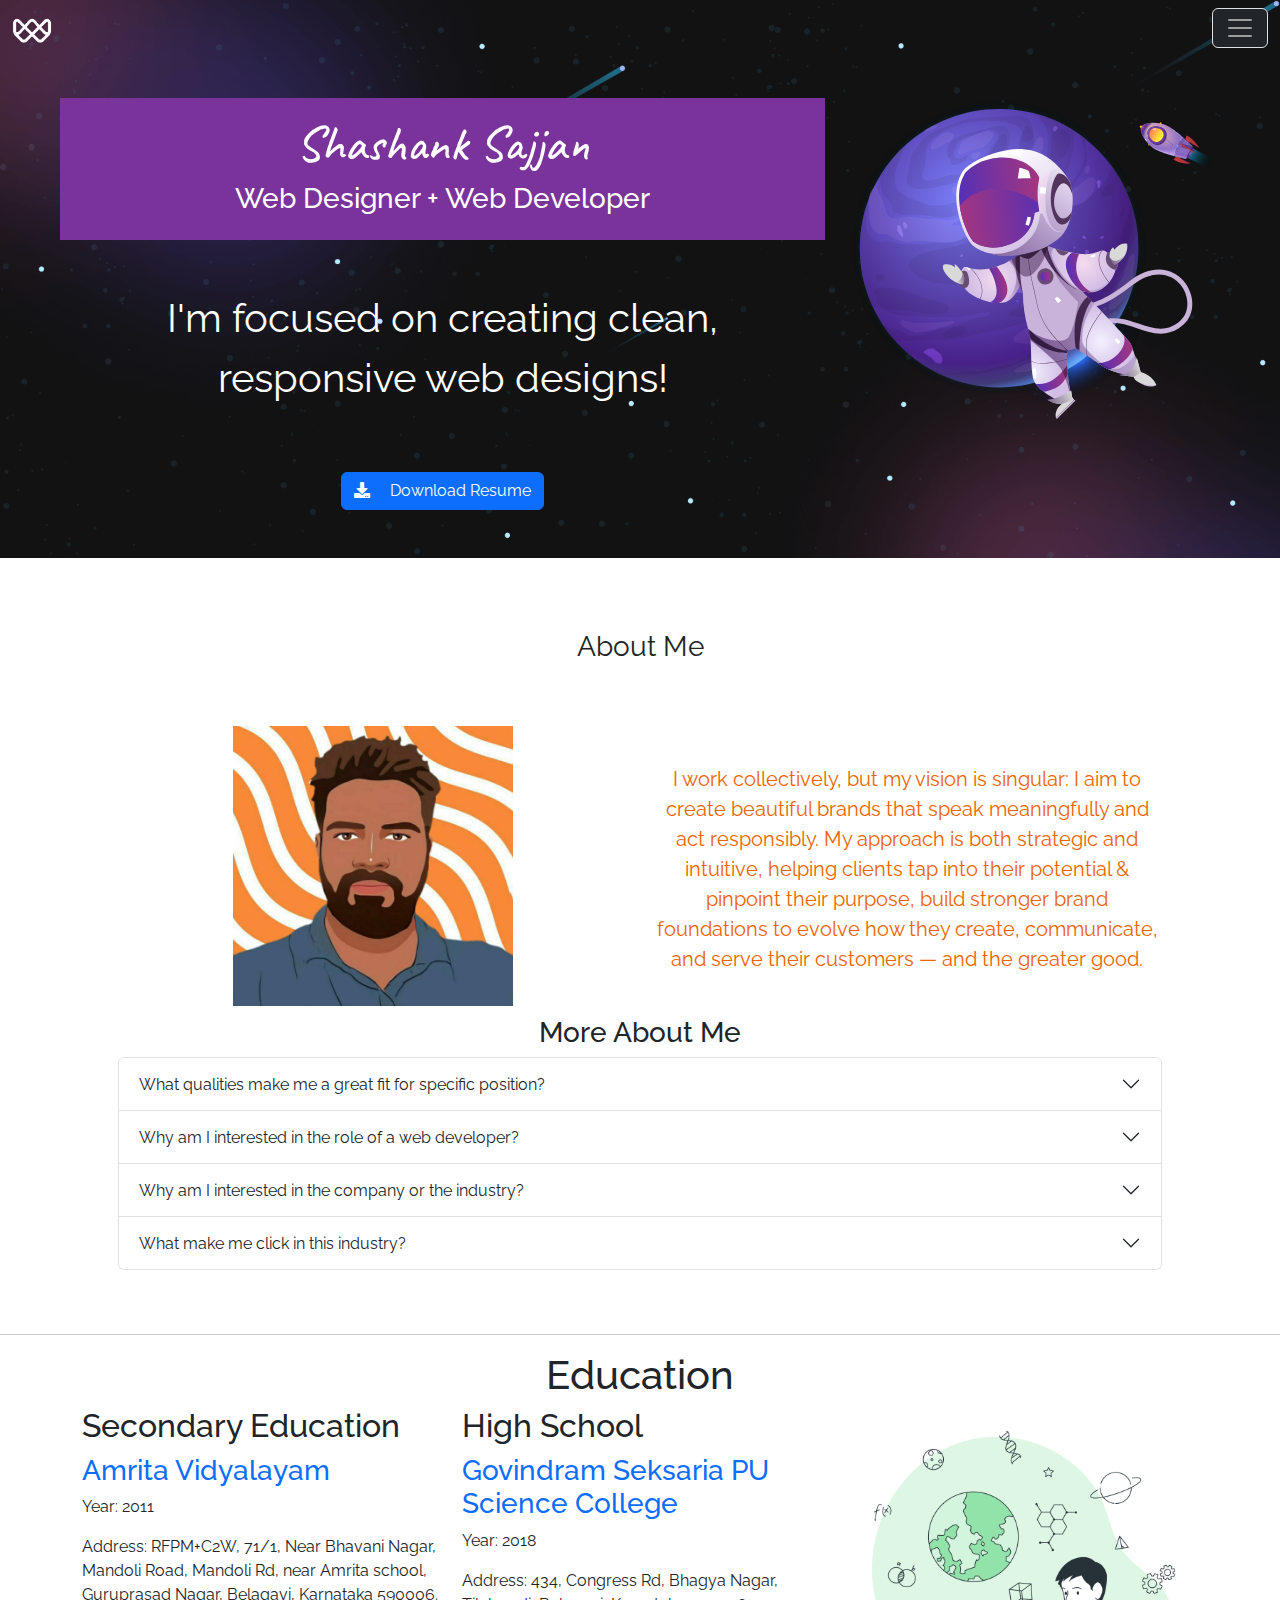
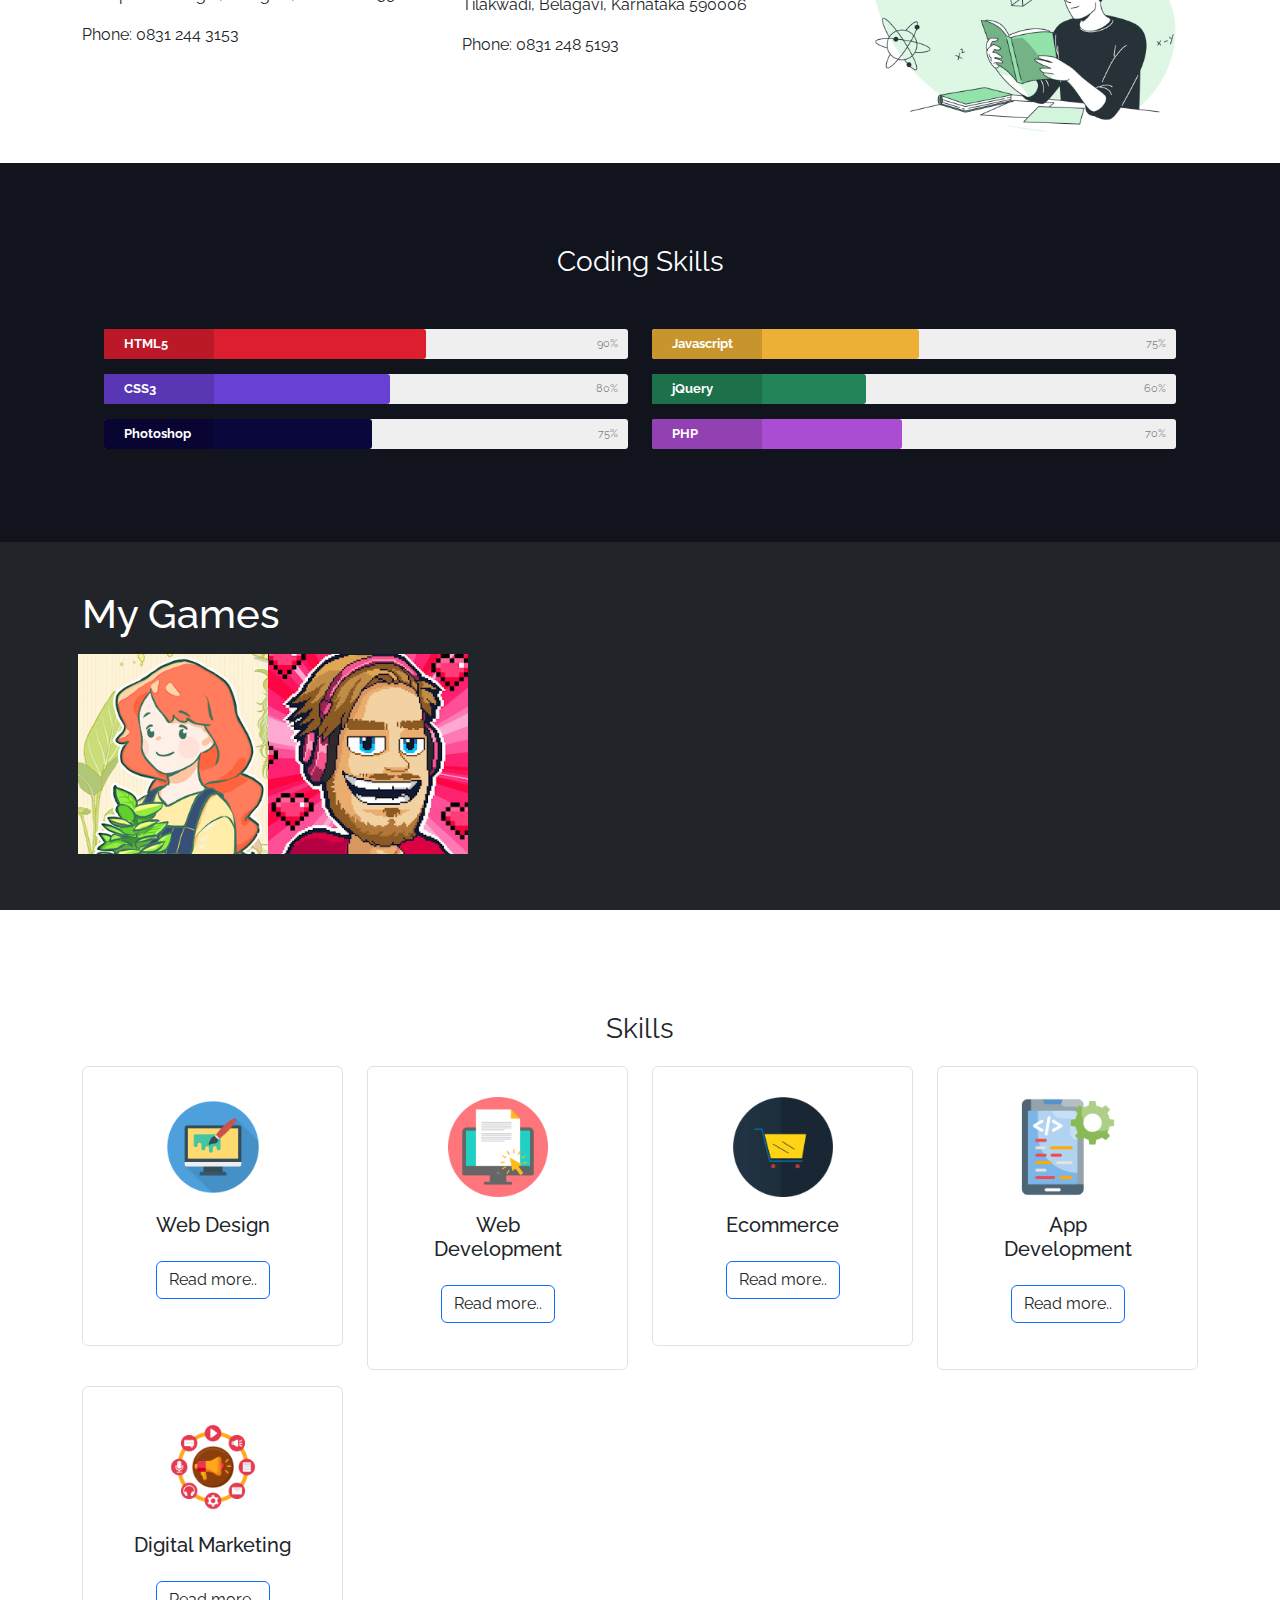
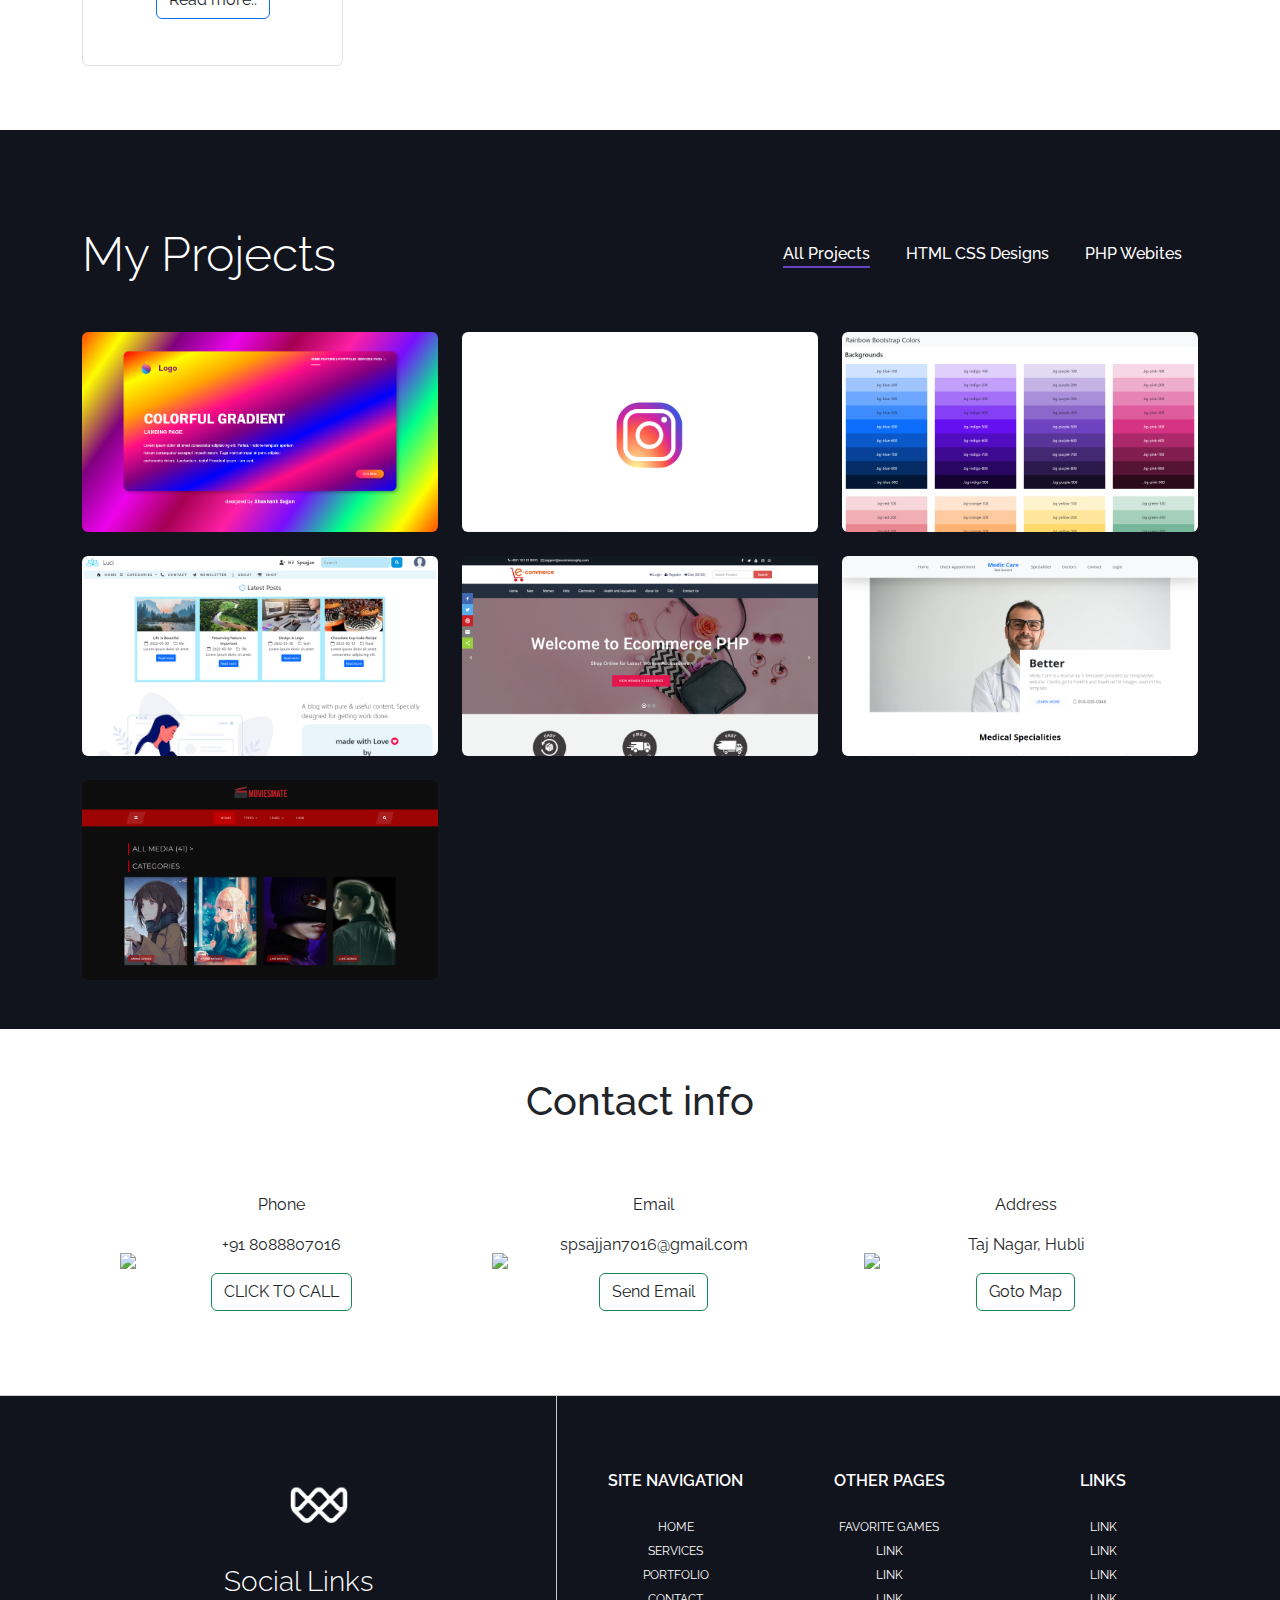
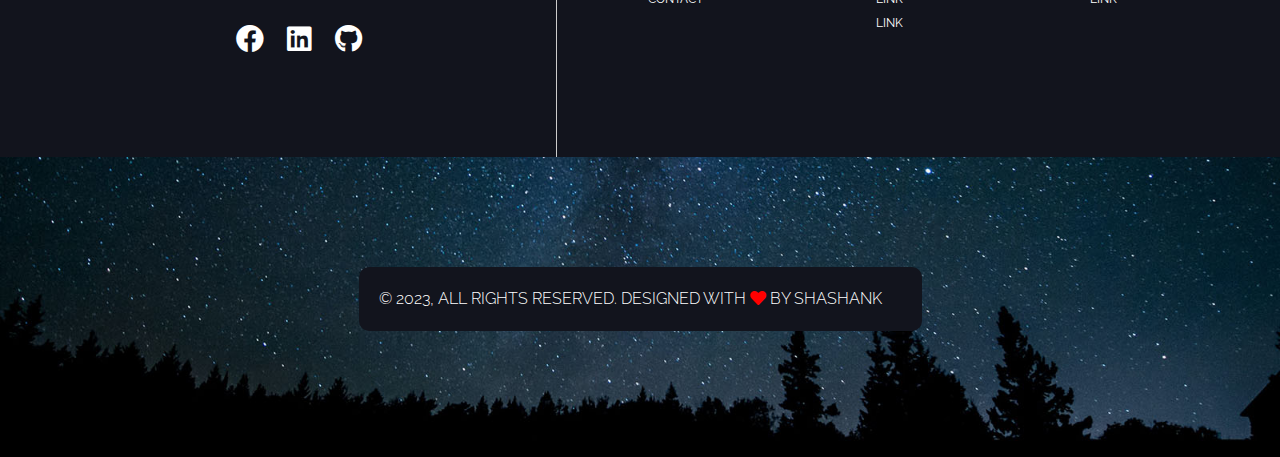
==== commit e7d495c4: "about me extended" ====
--- a/index.html
+++ b/index.html
@@ -153,6 +153,69 @@
             </p>
           </div>
         </div>
+        <h3 class="h3">More About Me</h3>
+        <!-- Accordian Starts -->
+        <div class="accordion" id="aboutAccordian">
+          <div class="accordion-item">
+            <h2 class="accordion-header">
+              <button class="accordion-button collapsed" type="button" data-bs-toggle="collapse" data-bs-target="#collapseOne" aria-expanded="false" aria-controls="collapseTwo">
+                What qualities make me a great fit for specific position?
+              </button>
+            </h2>
+            <div id="collapseOne" class="accordion-collapse collapse" data-bs-parent="#accordionExample">
+              <div class="accordion-body">
+                <strong>I am a constant hard worker.</strong> I have designed many websites using <code>HTML, CSS & JS</code> ,
+                as well as backend languages such as <code>PHP, mySQL,</code> and <code>Laravel 9</code> and many more technologies...
+              </div>
+            </div>
+          </div>
+          <div class="accordion-item">
+            <h2 class="accordion-header">
+              <button class="accordion-button collapsed" type="button" data-bs-toggle="collapse" data-bs-target="#collapseTwo" aria-expanded="false" aria-controls="collapseThree">
+                Why am I interested in the role of a web developer?
+              </button>
+            </h2>
+            <div id="collapseTwo" class="accordion-collapse collapse" data-bs-parent="#accordionExample">
+              <div class="accordion-body">
+                <strong>Web development always been my hobby.</strong> Whats better than hobby being a full time job?
+                I love to work on what I love, there is no better reason than this.
+              </div>
+            </div>
+          </div>
+          <div class="accordion-item">
+            <h2 class="accordion-header">
+              <button class="accordion-button collapsed" type="button" data-bs-toggle="collapse" data-bs-target="#collapseThree" aria-expanded="false" aria-controls="collapseThree">
+                Why am I interested in the company or the industry?
+              </button>
+            </h2>
+            <div id="collapseThree" class="accordion-collapse collapse" data-bs-parent="#accordionExample">
+              <div class="accordion-body">
+                <strong>I love working alone but being a part of a group bring much more joy.</strong> 
+                I love to discuss the problems we are facing and how to solve them, come up with the best of solutions,
+                working on big projects with team-mates is a like dream come true.
+                <p>
+                  I also want to stay in company for a longer term as it gives better experience, and I am a person who doesn't like
+                  to move a lot.
+                </p>
+              </div>
+            </div>
+          </div>
+          <div class="accordion-item">
+            <h2 class="accordion-header">
+              <button class="accordion-button collapsed" type="button" data-bs-toggle="collapse" data-bs-target="#collapseFour" aria-expanded="false" aria-controls="collapseThree">
+                What make me click in this industry?
+              </button>
+            </h2>
+            <div id="collapseFour" class="accordion-collapse collapse" data-bs-parent="#accordionExample">
+              <div class="accordion-body">
+                <strong>I just love coding.</strong>
+                I love projects that are complex to understand
+                and work on, it gives me a feeling like I am solving a puzzle. Furthermore I also love the feeling of typing.
+              </div>
+            </div>
+          </div>
+        </div>
+        <!-- Accordian Ends -->
       </div>
     </div>
 
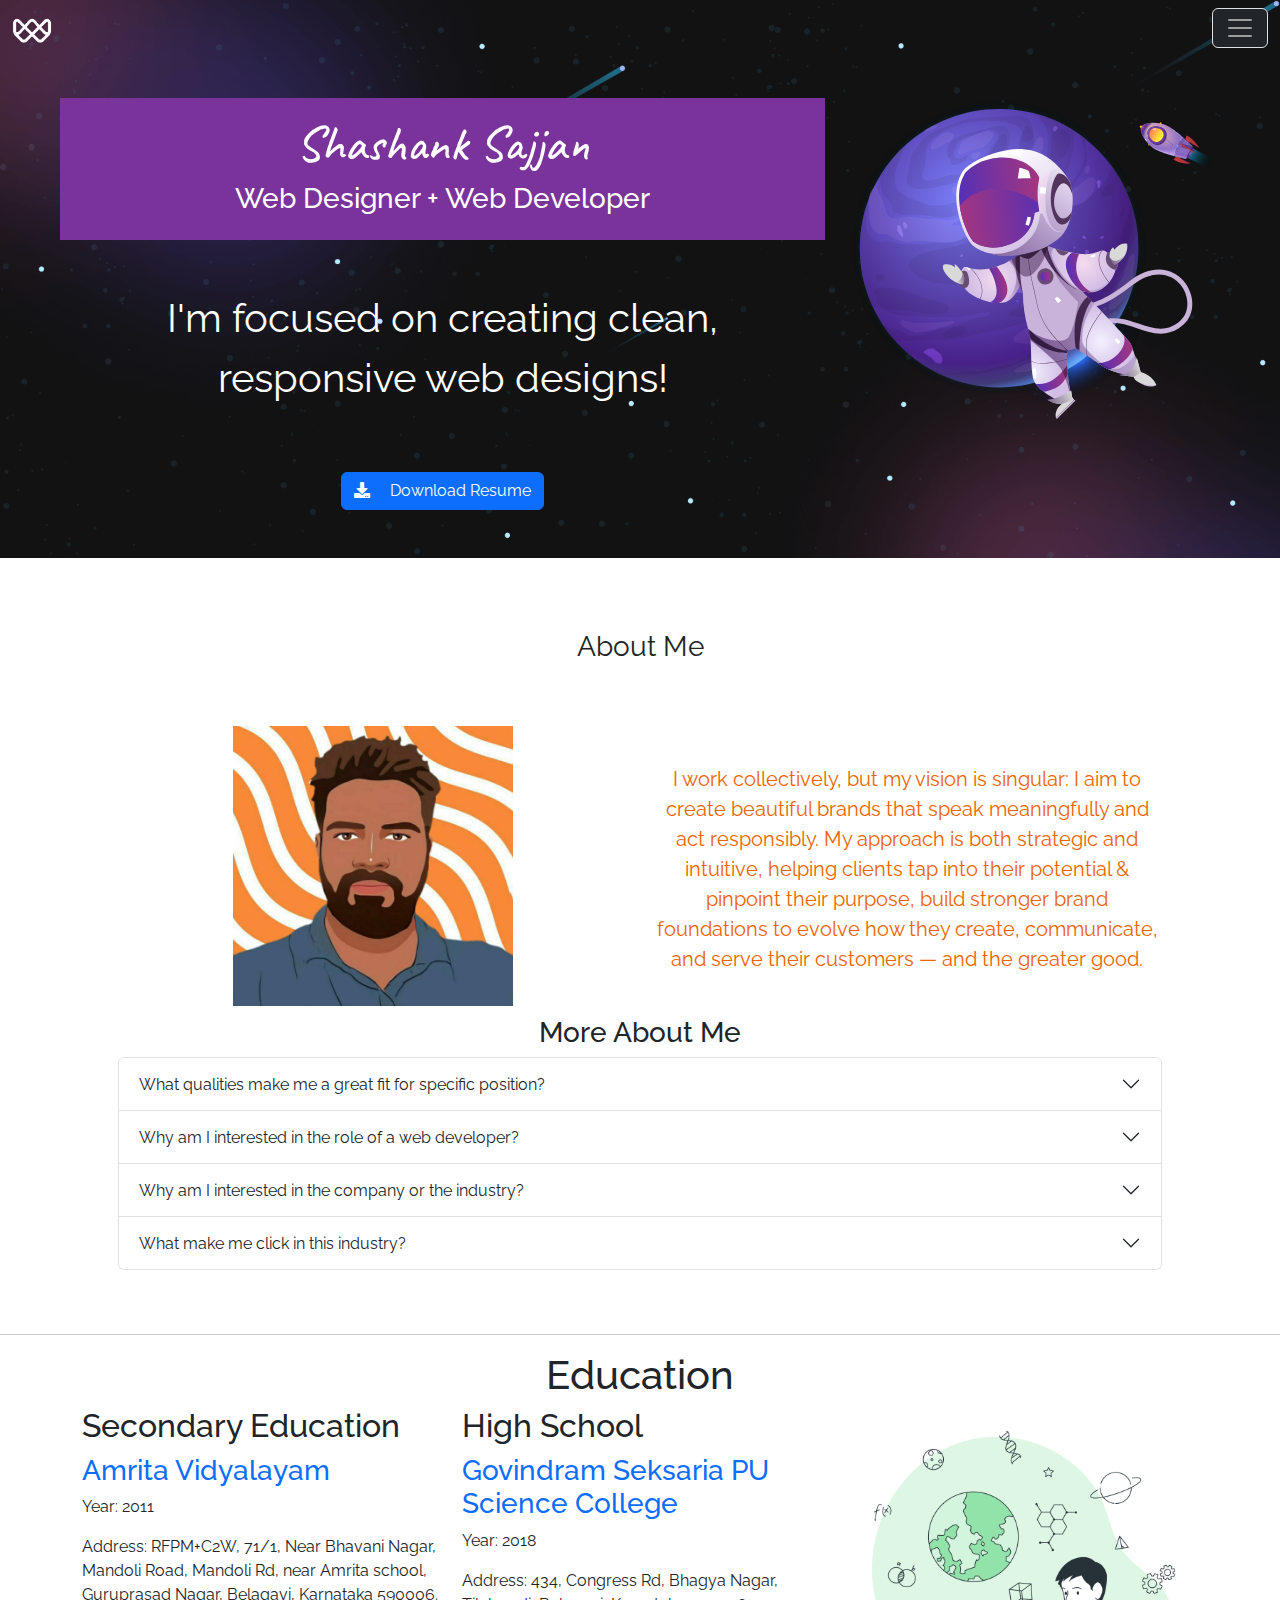
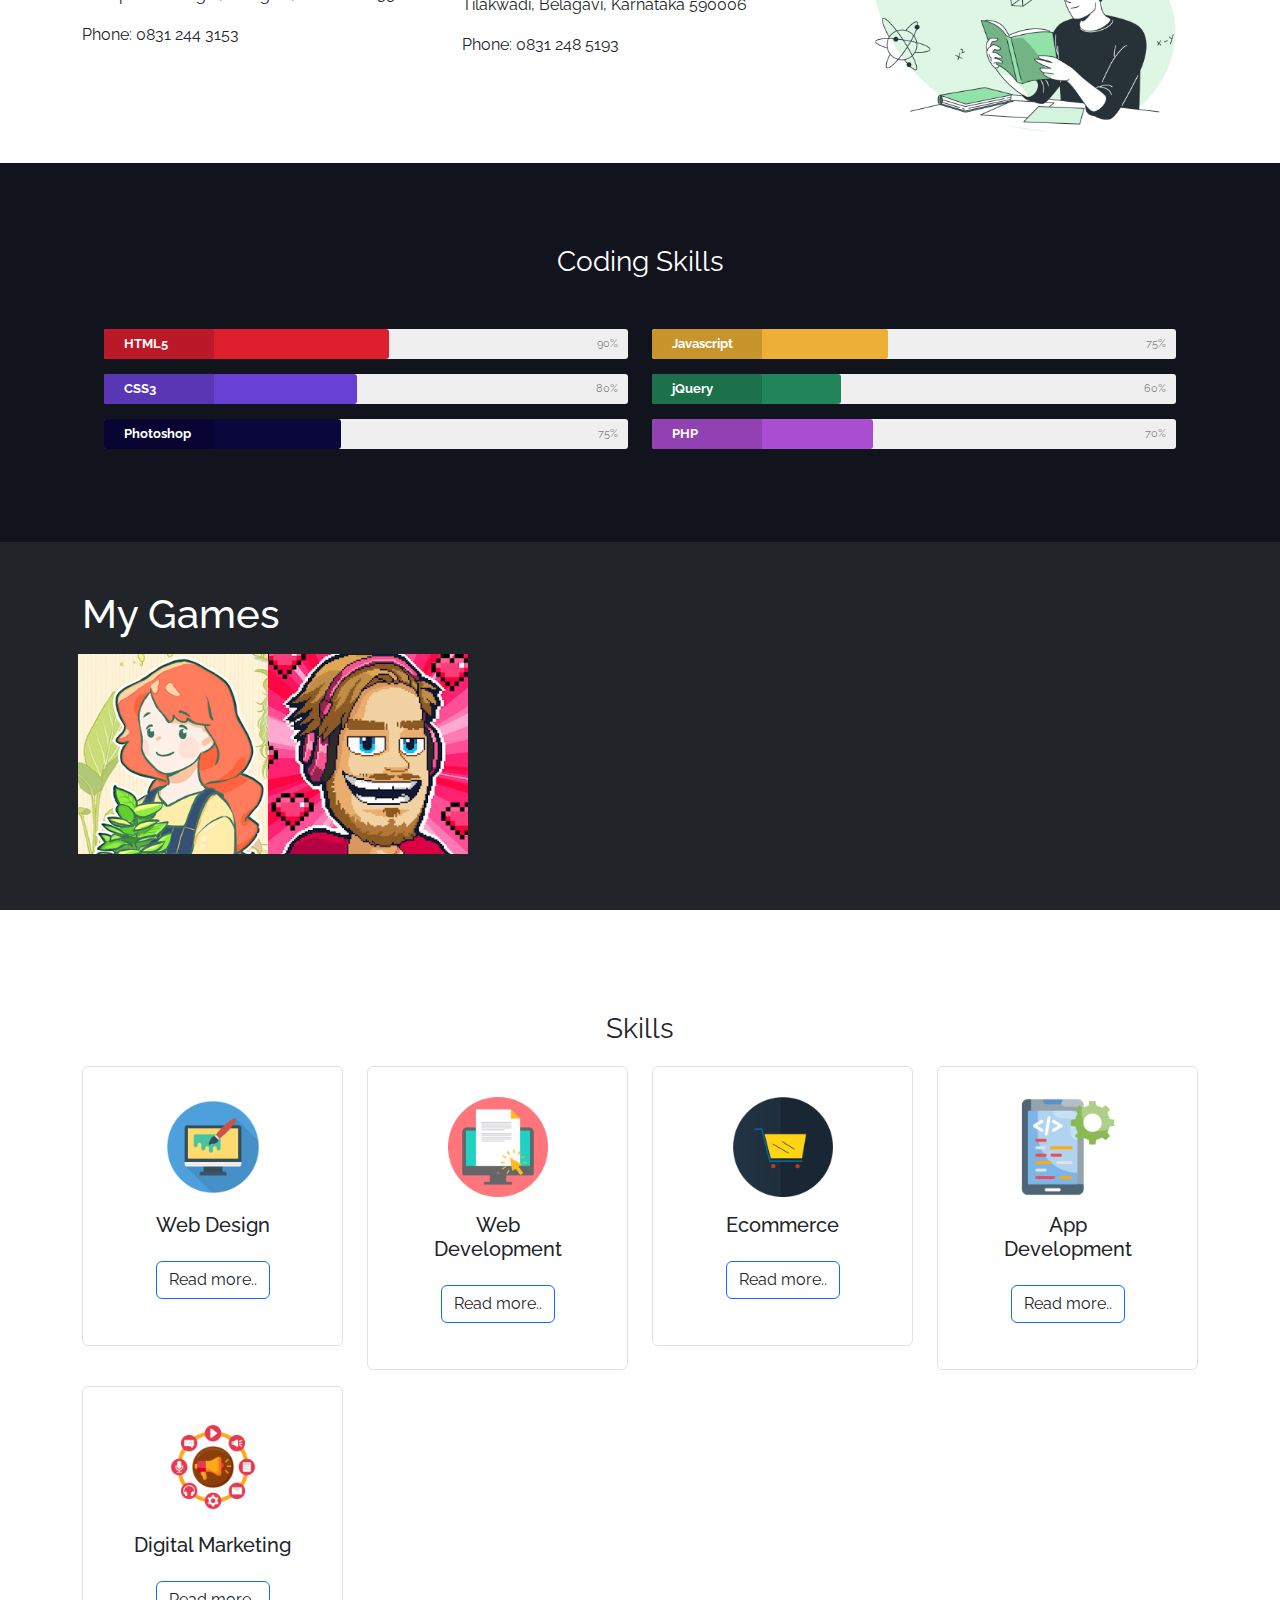
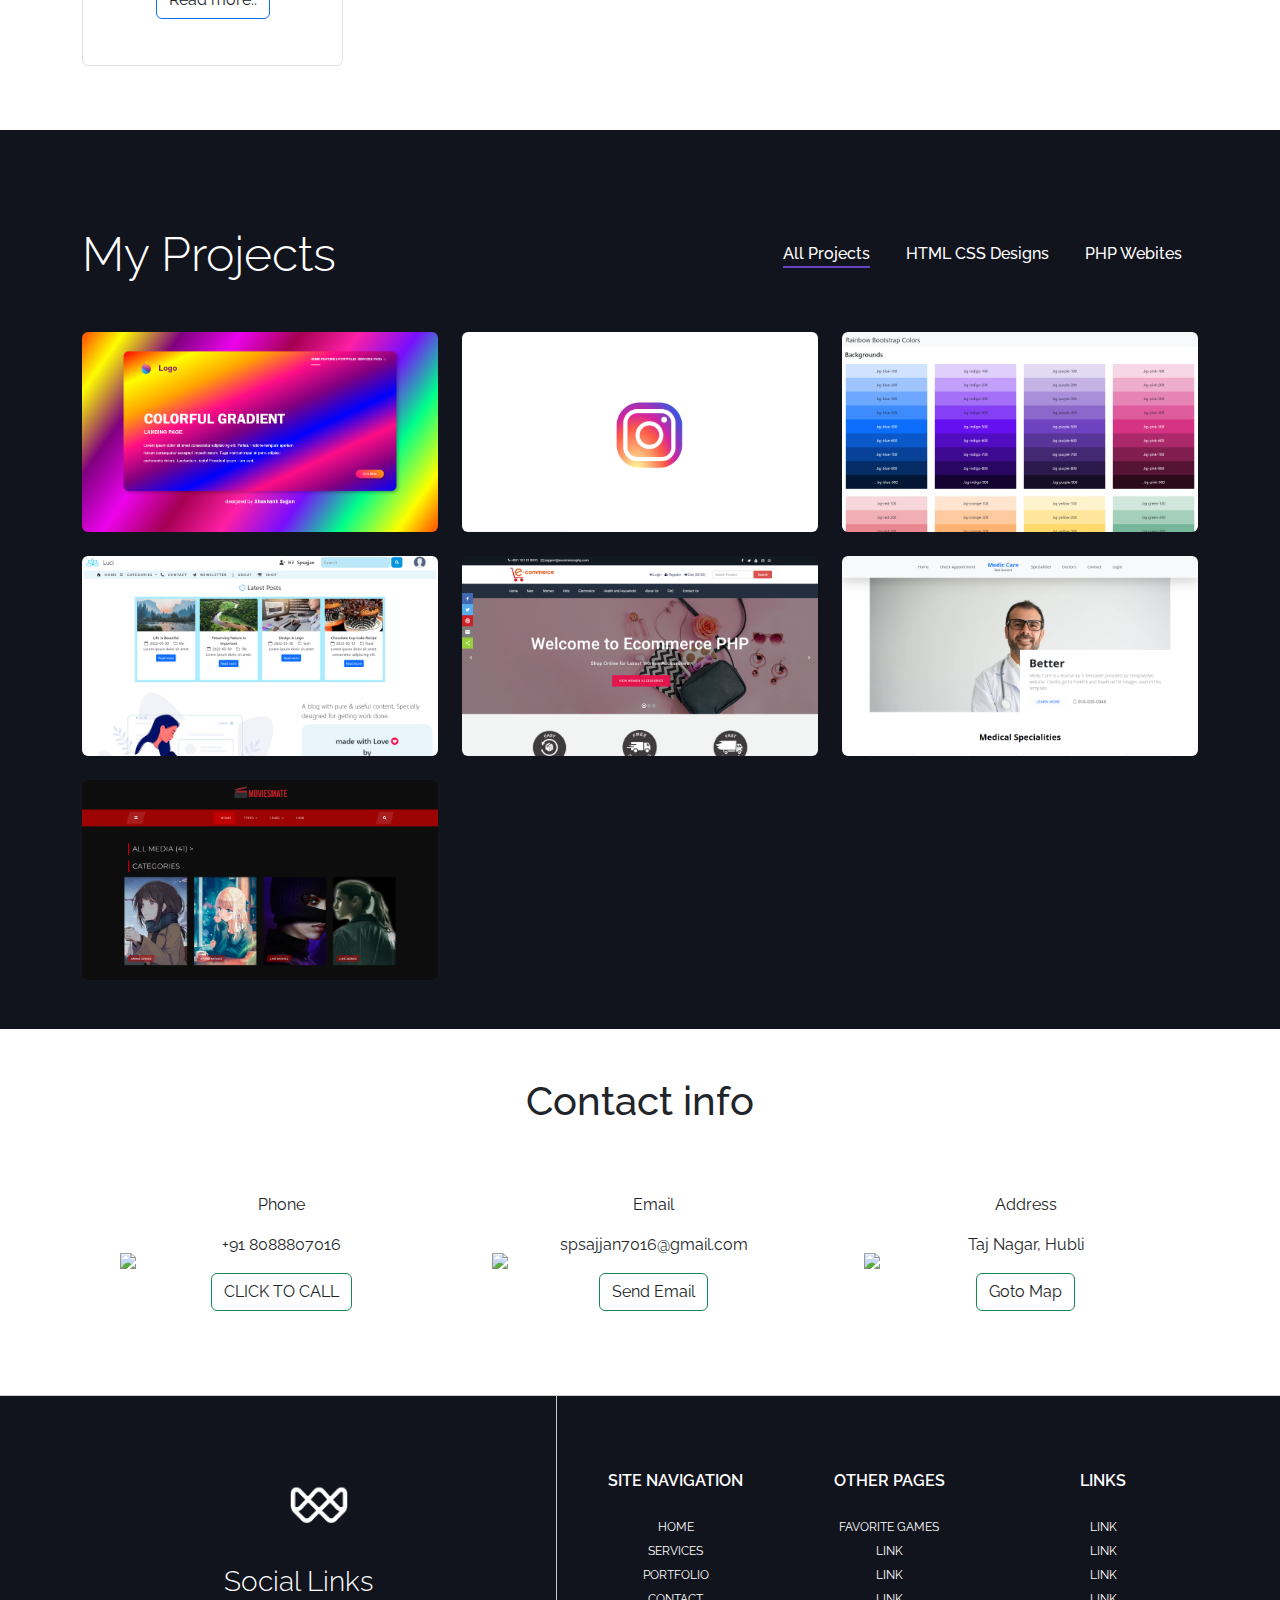
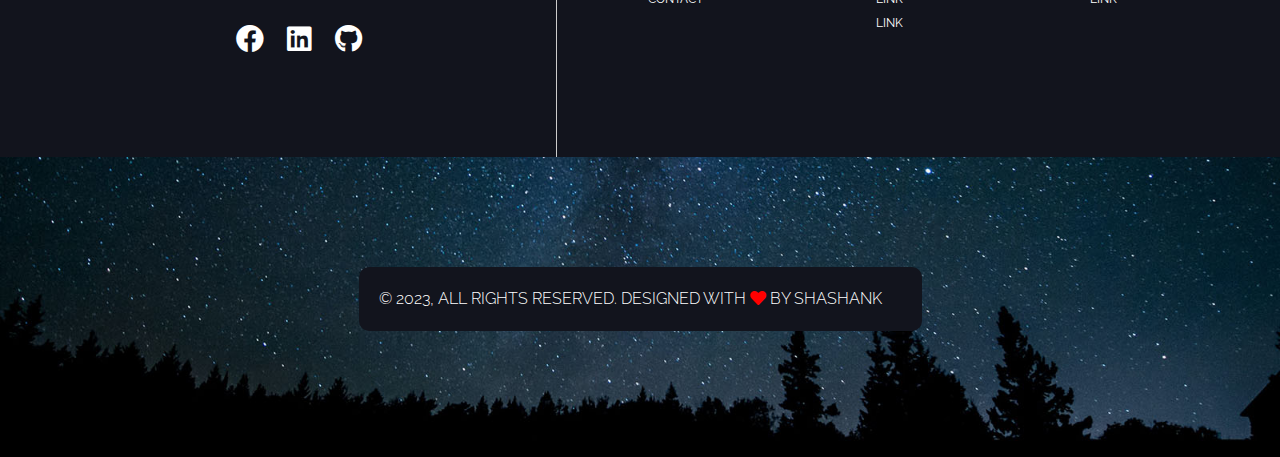
==== commit 66d37c37: "updated DAS page" ====
--- a/index.html
+++ b/index.html
@@ -606,7 +606,7 @@
                     </a>
                     <a
                       class="btn btn-lg-square btn-primary border-2 mx-1"
-                      href="doctor-app-sys.html"
+                      href="./pages/doc-app-sys/doctor-app-sys.html"
                       >
                       <i class="fa fa-link"></i>
                     </a>
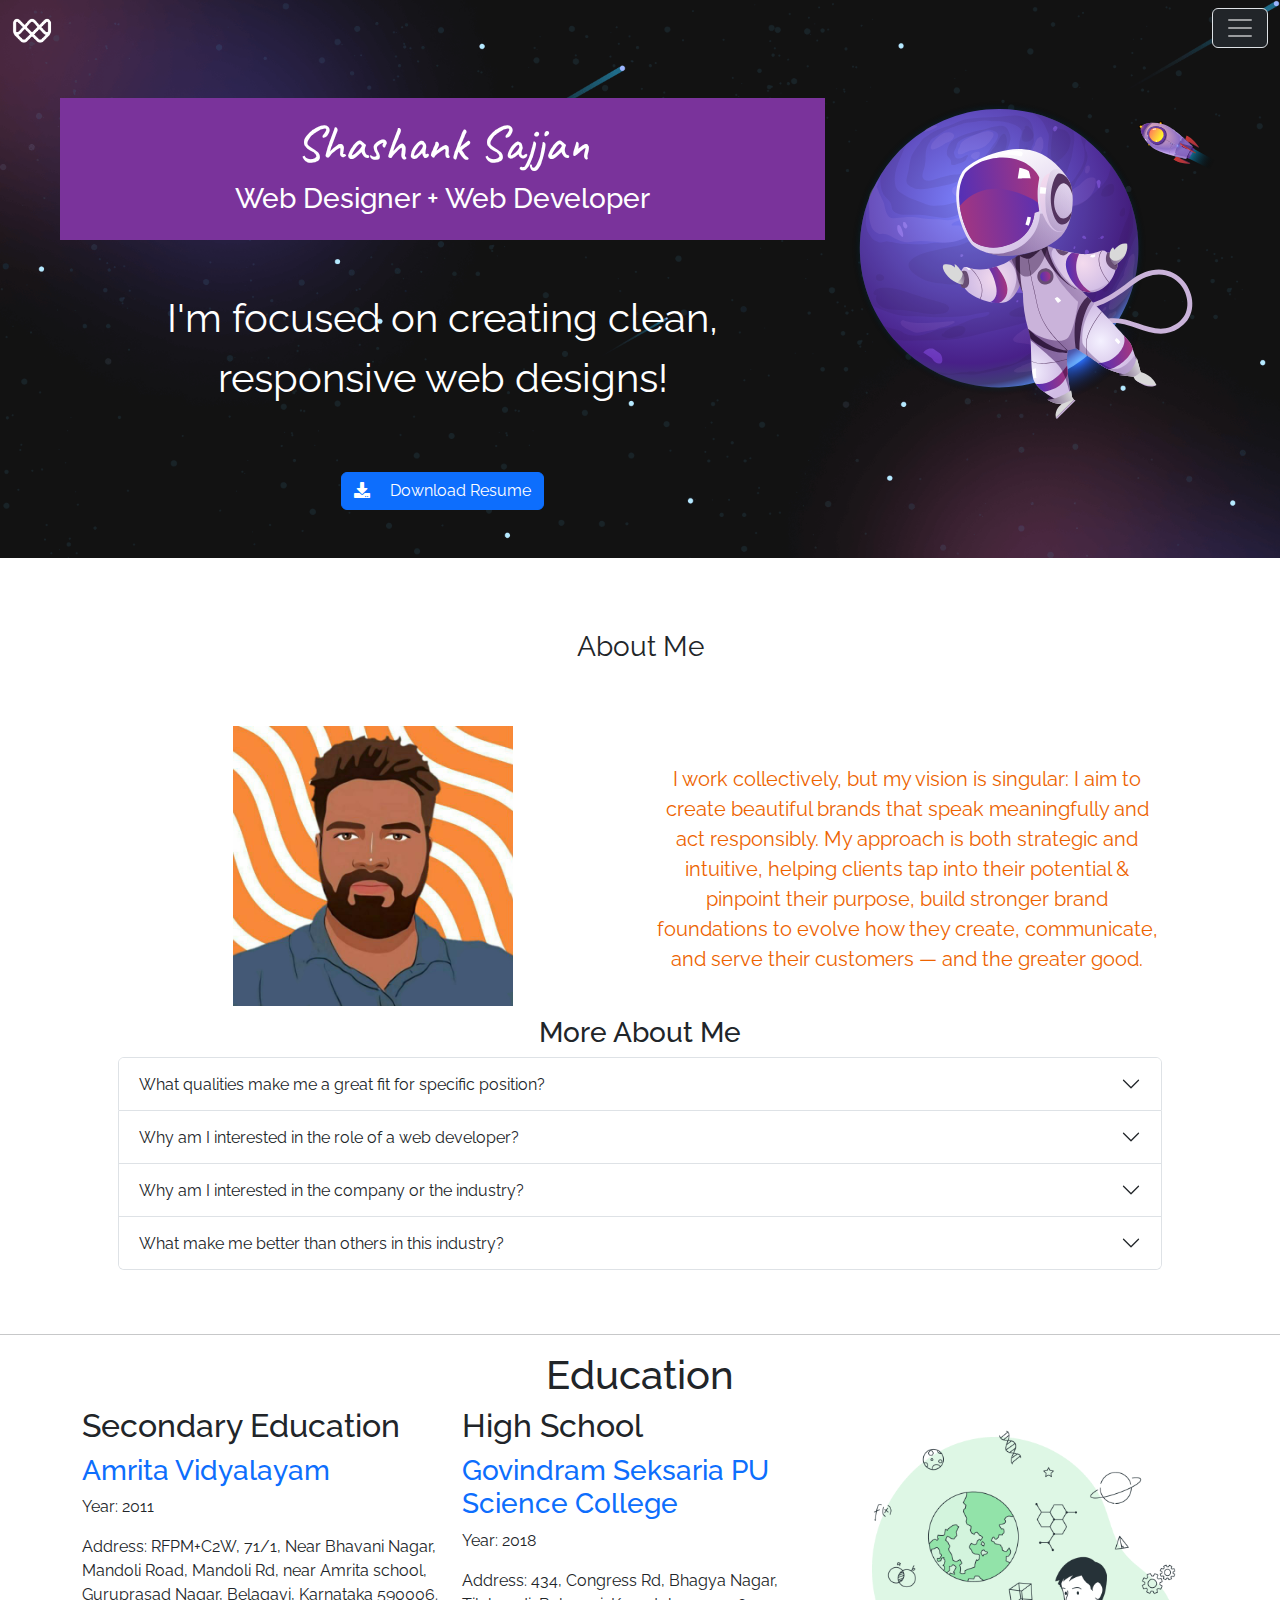
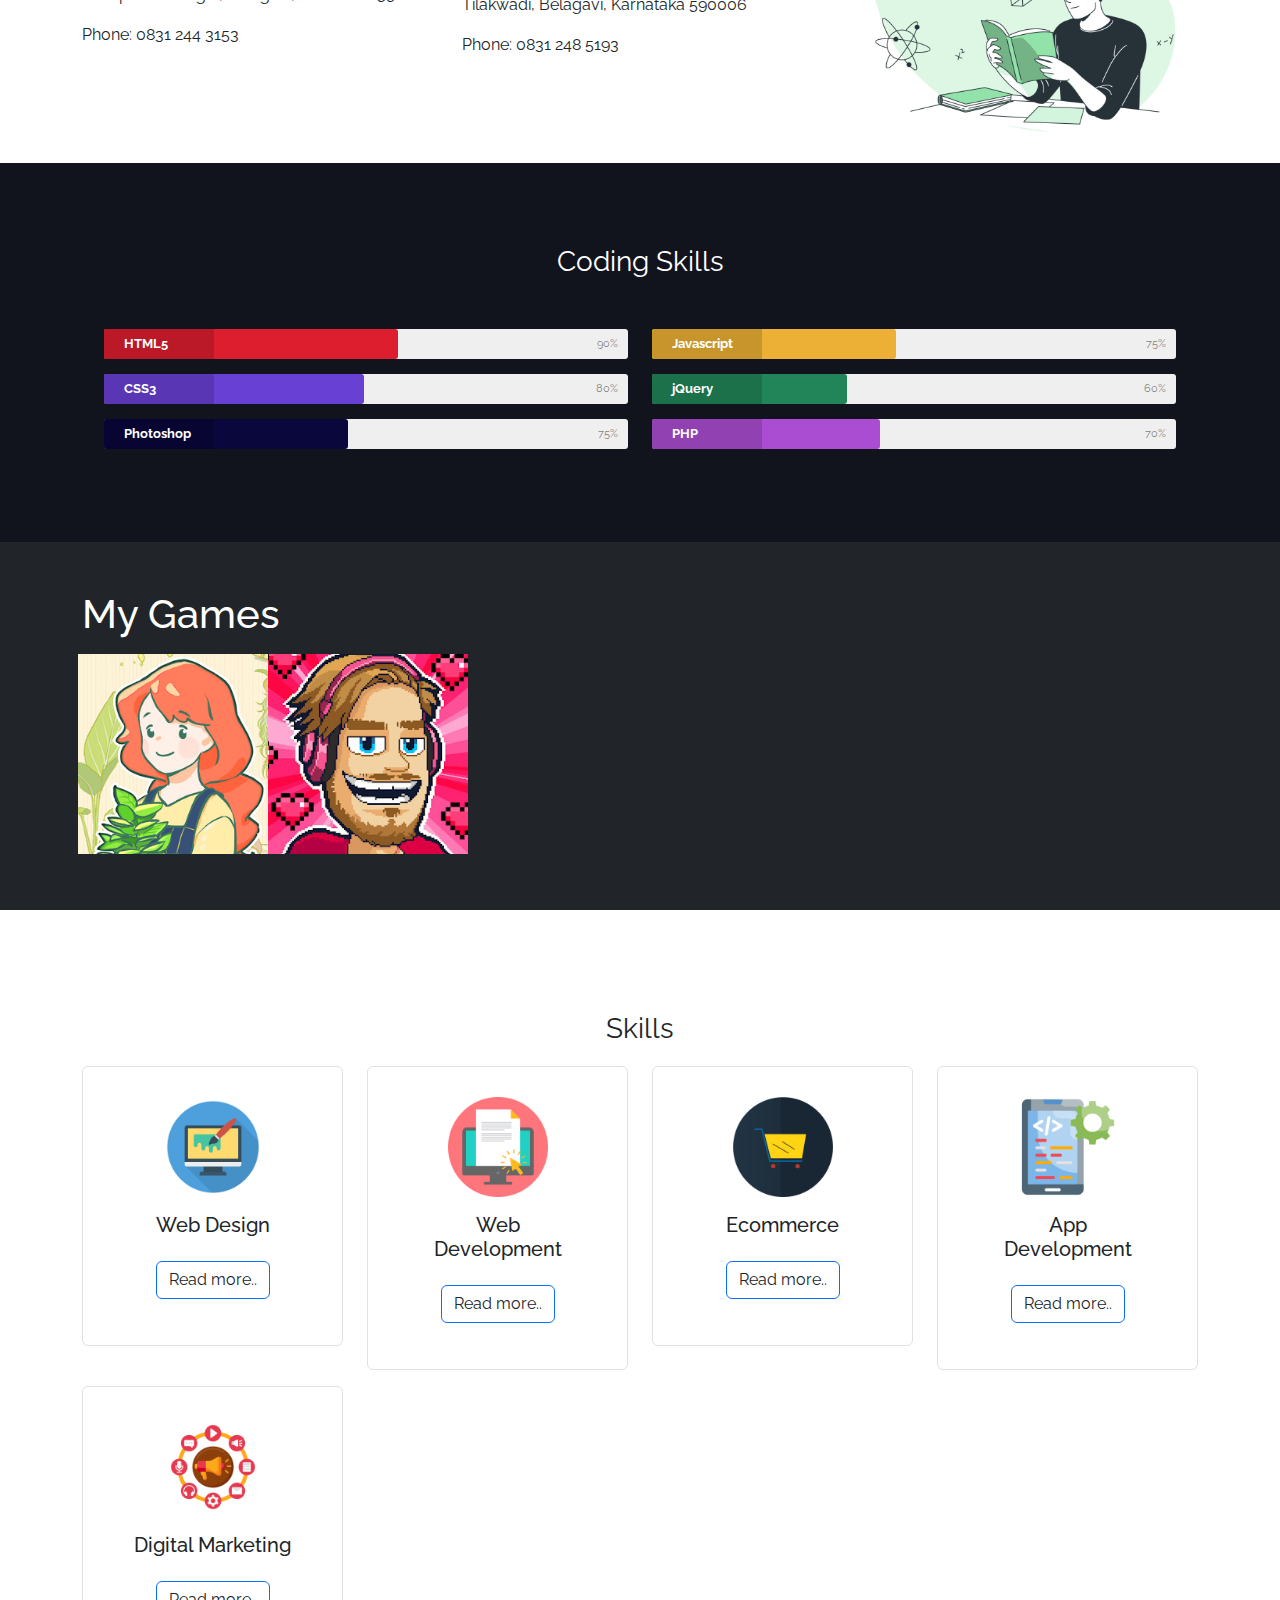
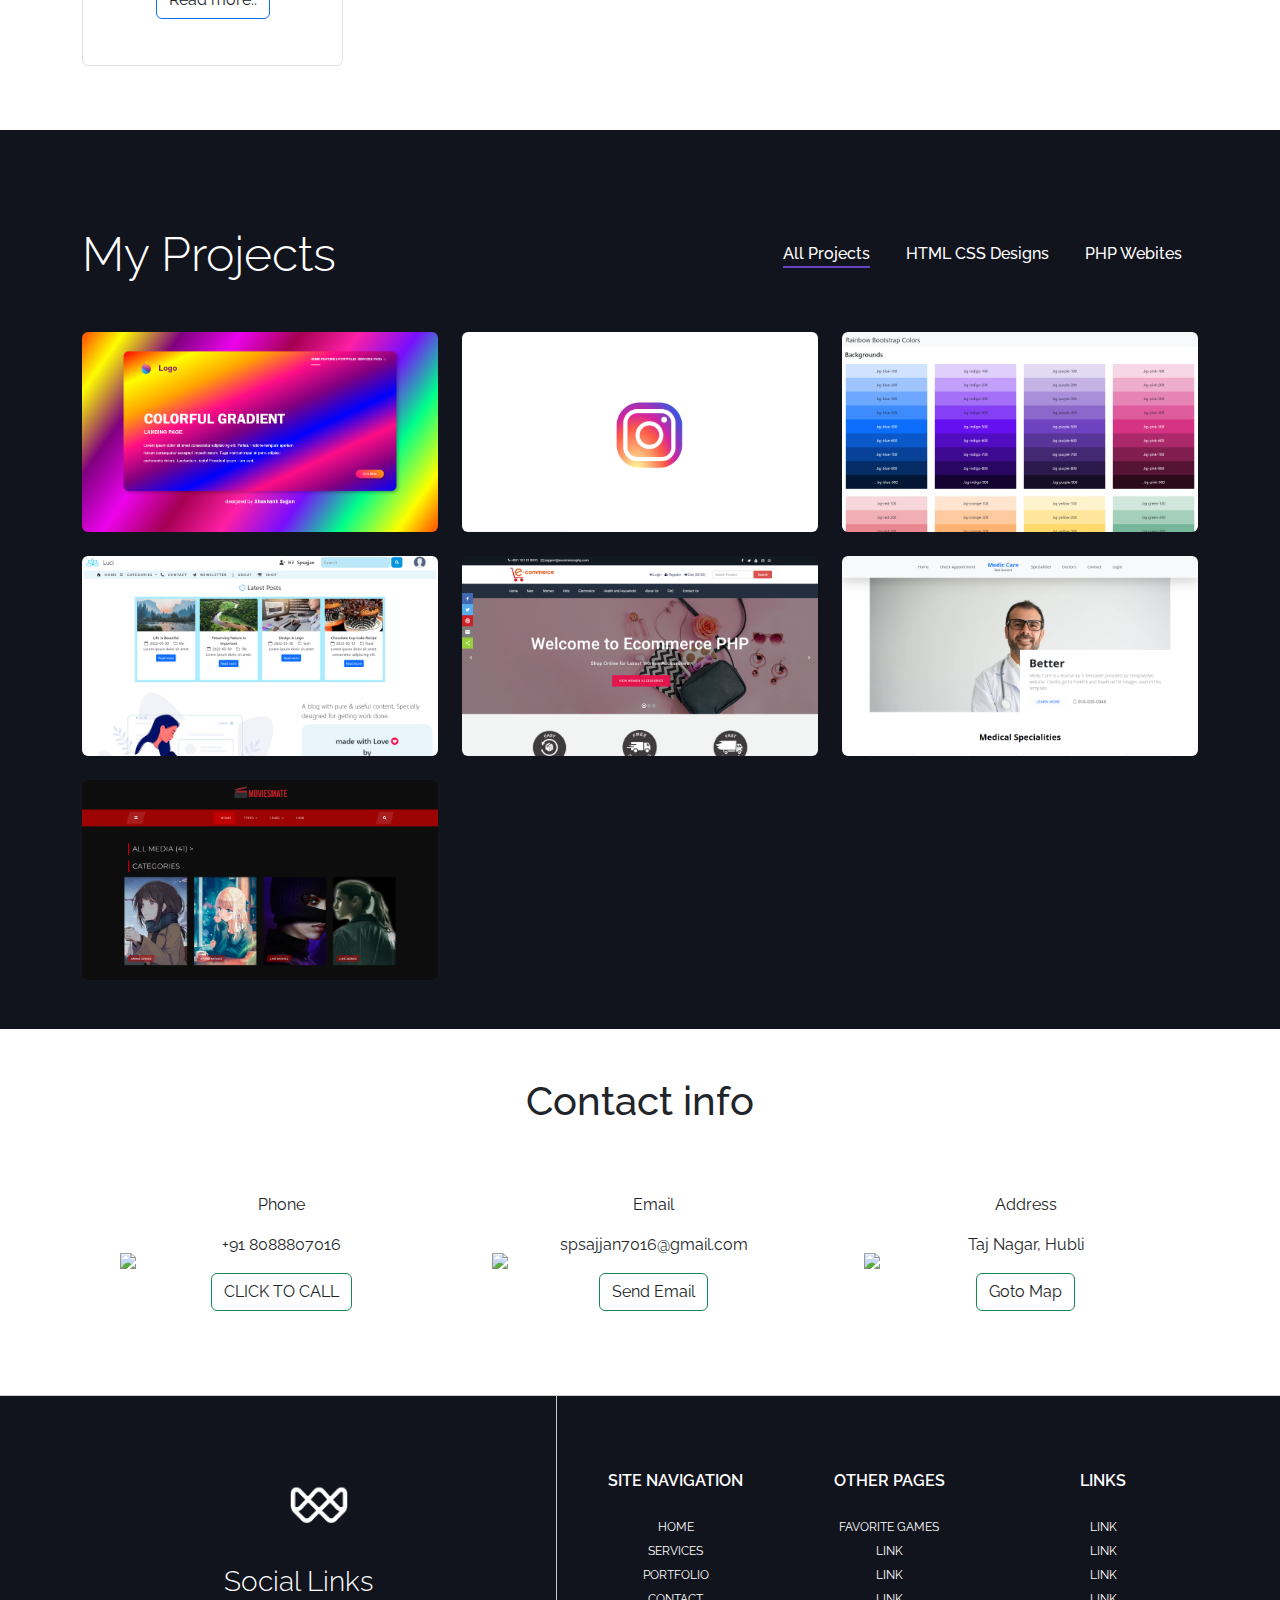
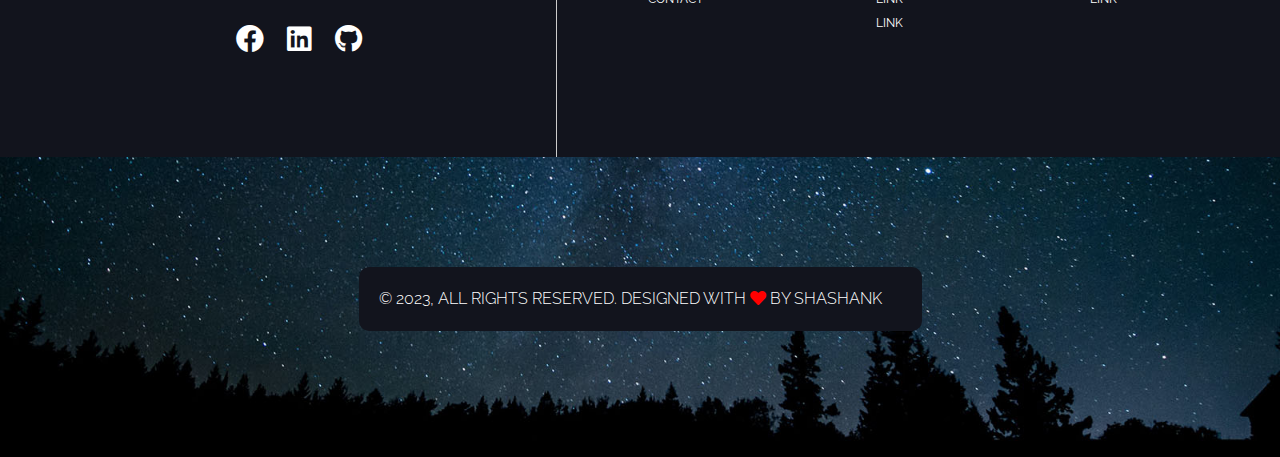
==== commit 8f63d2c9: "update" ====
--- a/index.html
+++ b/index.html
@@ -203,7 +203,7 @@
           <div class="accordion-item">
             <h2 class="accordion-header">
               <button class="accordion-button collapsed" type="button" data-bs-toggle="collapse" data-bs-target="#collapseFour" aria-expanded="false" aria-controls="collapseThree">
-                What make me click in this industry?
+                What make me better than others in this industry?
               </button>
             </h2>
             <div id="collapseFour" class="accordion-collapse collapse" data-bs-parent="#accordionExample">
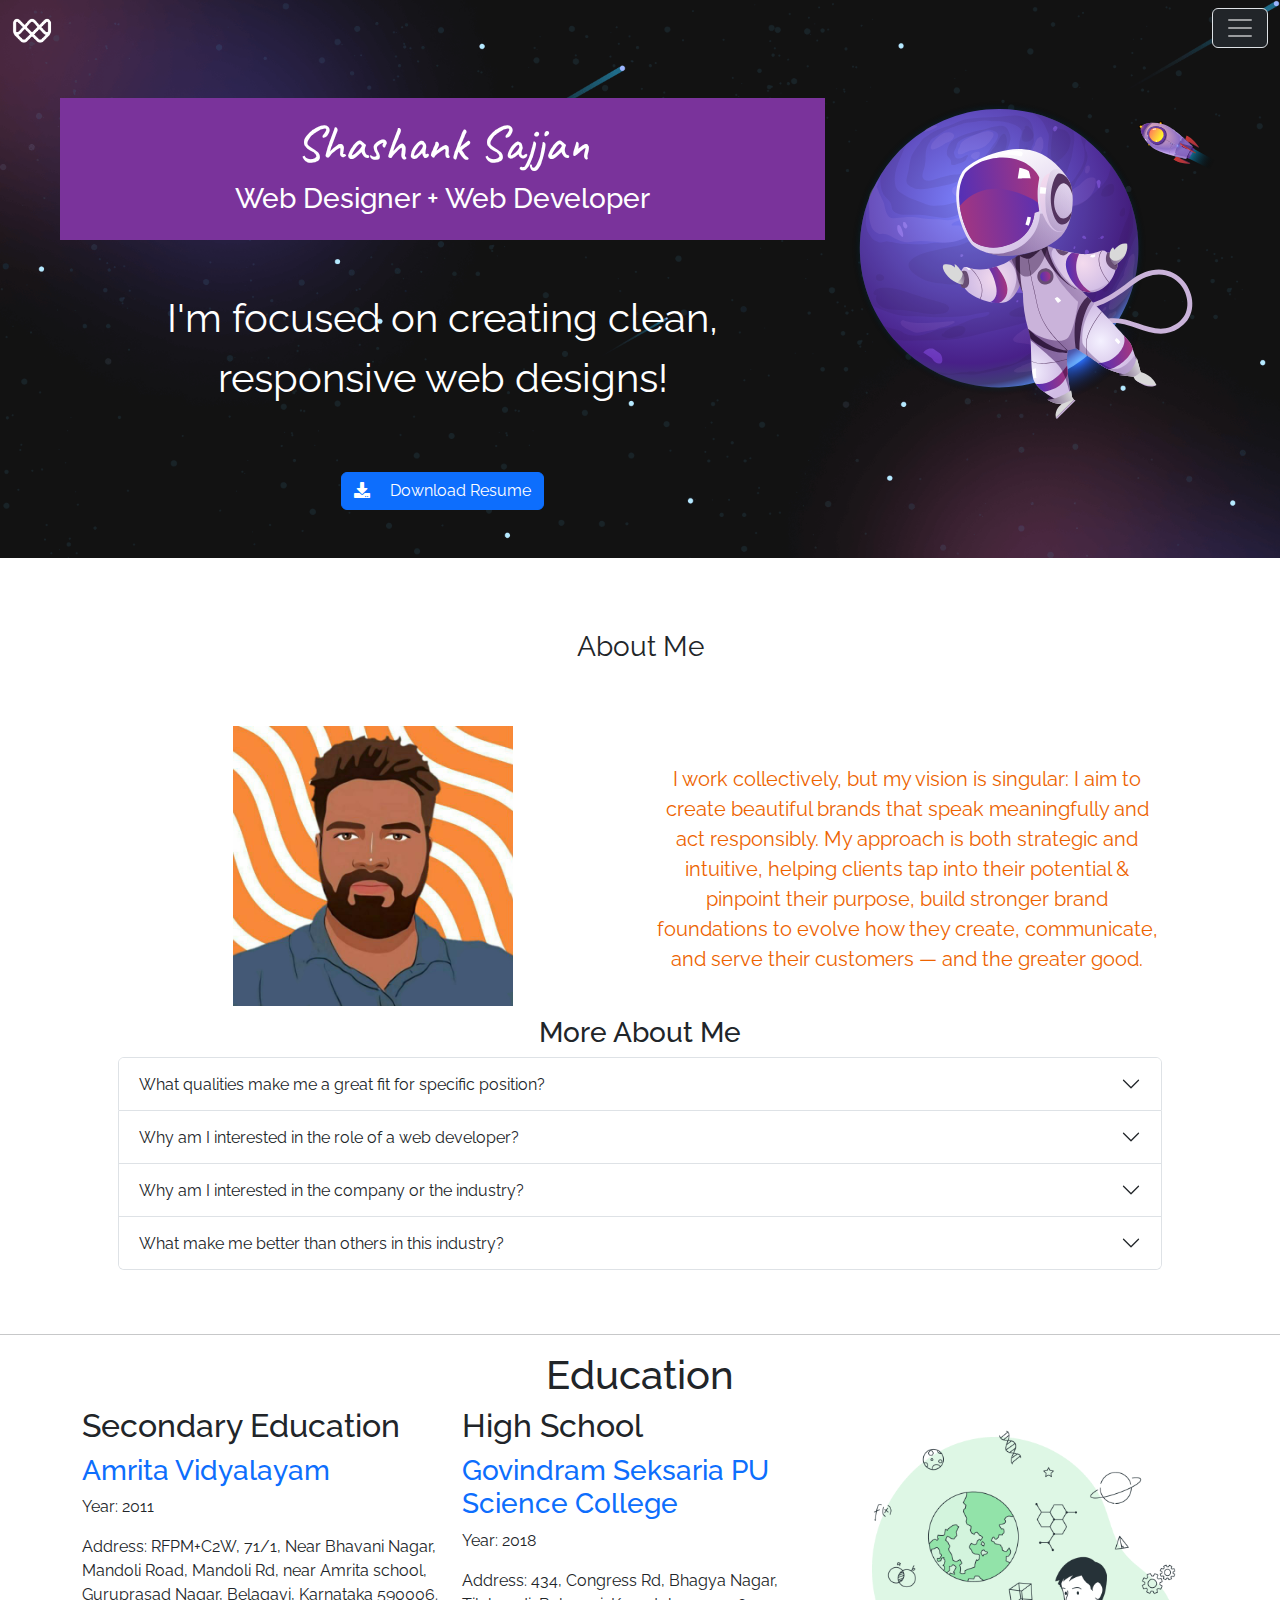
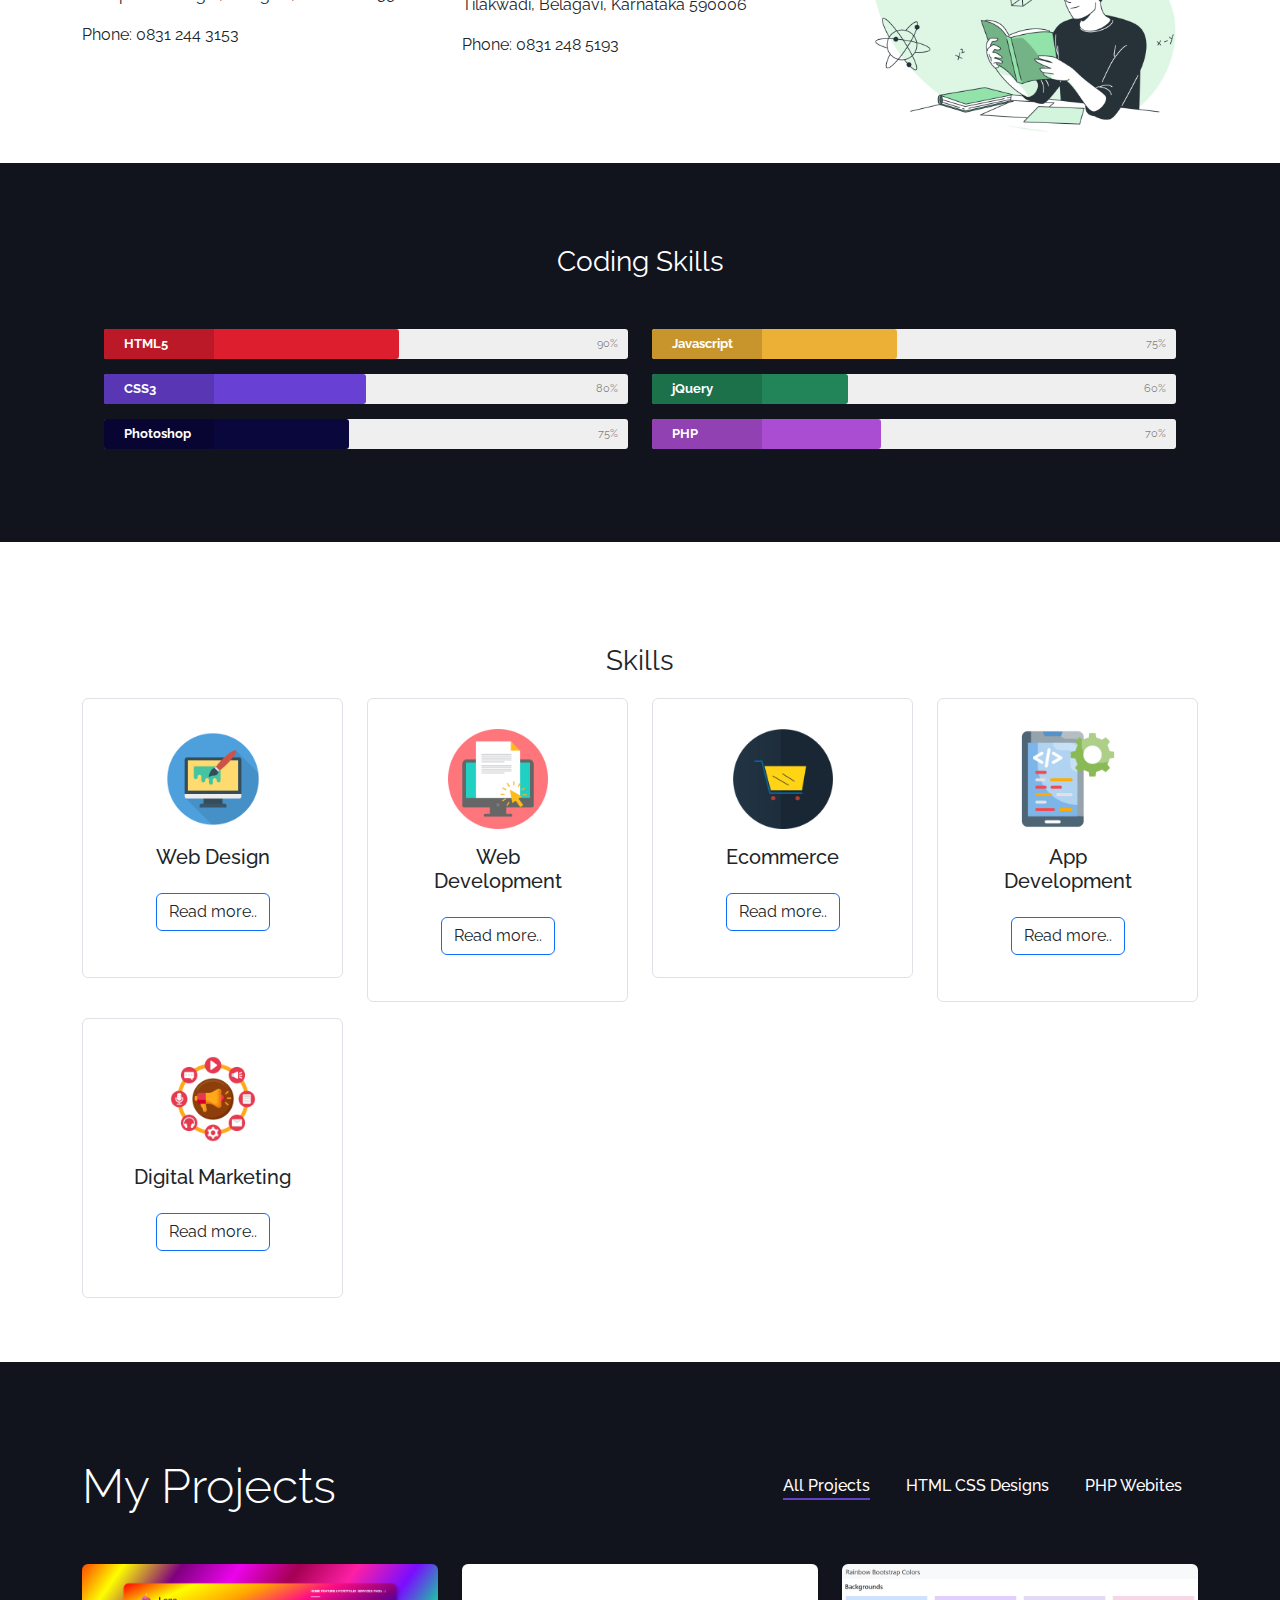
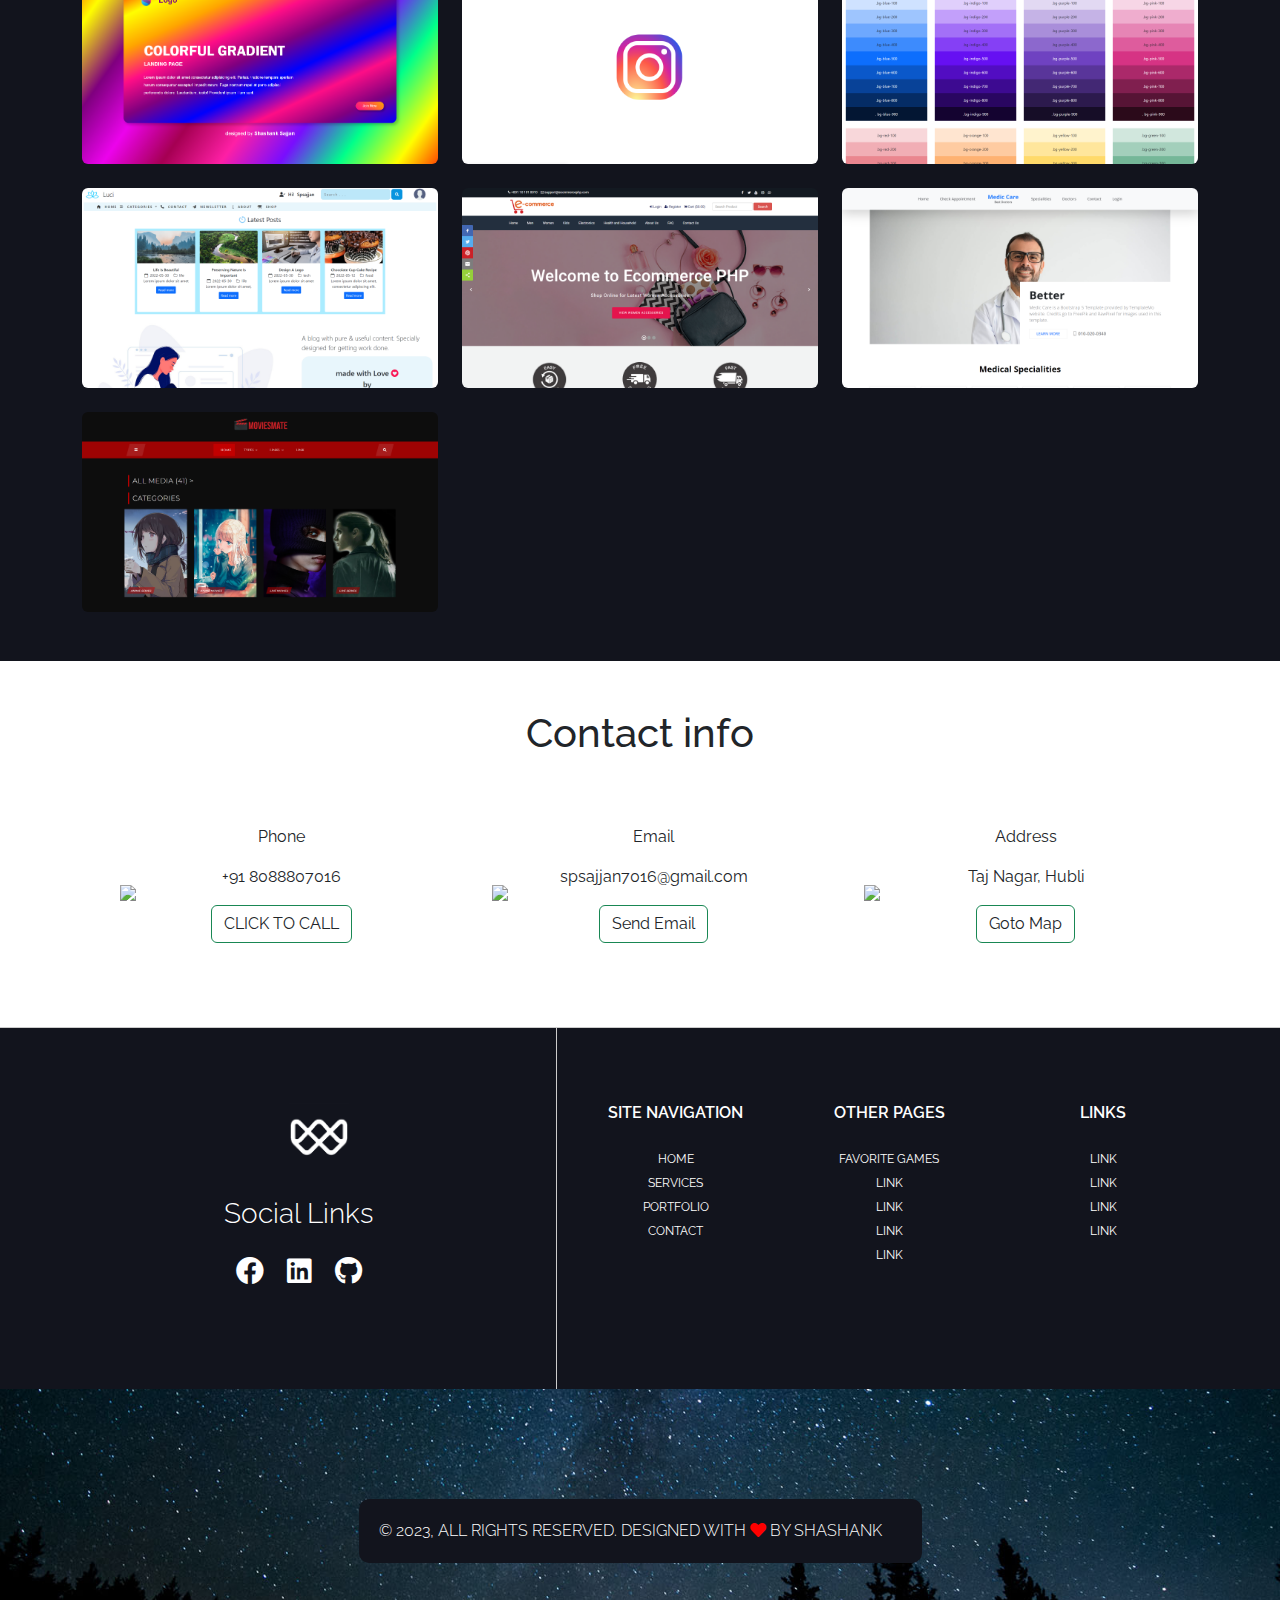
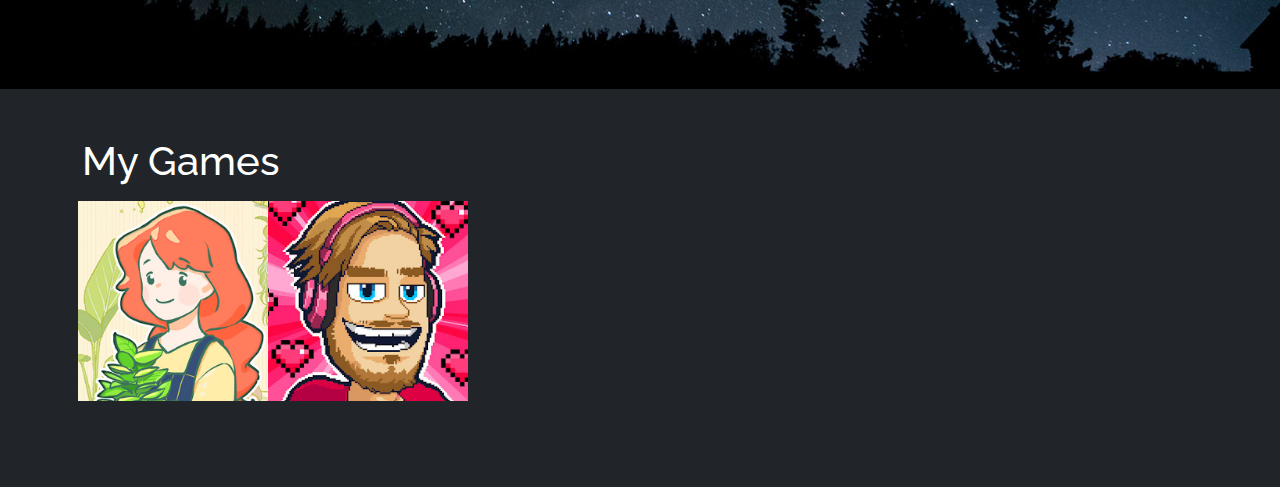
==== commit c6de3f92: "moved my games to bottom" ====
--- a/index.html
+++ b/index.html
@@ -328,25 +328,6 @@
       </div>
     </div>
 
-
-    <div class="container-fluid text-bg-dark p-5">
-      <div class="container">
-        <h1 class="h1">My Games</h1>
-        <div class="row">
-          <div class="col-md-2 p-2">
-            <a href="./game/Tea_House-v0.1/tea-house.html">
-              <img src="./img/games/little-corner-tea-house-icon.jpg" style="height: 200px;width: 200px;" alt="">
-            </a>
-          </div>
-          <div class="col-md-2 p-2">
-            <a href="./game/life-simulator/life-sim.html">
-              <img src="./img/games/pew-die-pie-tuber-icon.jpg" style="height: 200px;width: 200px;" alt="">
-            </a>
-          </div>
-        </div>
-      </div>
-    </div>
-
     <!-- Services -->
 
     <div class="container-fluid services-section bg-white" id="services">
@@ -852,6 +833,24 @@
               <p>&copy; 2023, All Rights reserved. Designed with <i class="fa fa-heart" style="color: red"></i> by<a href="index.html"> Shashank</a></p>
           </div>
           <!-- Copyright -->
+
+          <div class="container-fluid text-bg-dark p-5">
+            <div class="container">
+              <h1 class="h1">My Games</h1>
+              <div class="row">
+                <div class="col-md-2 p-2">
+                  <a href="./game/Tea_House-v0.1/tea-house.html">
+                    <img src="./img/games/little-corner-tea-house-icon.jpg" style="height: 200px;width: 200px;" alt="">
+                  </a>
+                </div>
+                <div class="col-md-2 p-2">
+                  <a href="./game/life-simulator/life-sim.html">
+                    <img src="./img/games/pew-die-pie-tuber-icon.jpg" style="height: 200px;width: 200px;" alt="">
+                  </a>
+                </div>
+              </div>
+            </div>
+          </div>
 
     <!-- JavaScript Libraries -->
     <script src="https://code.jquery.com/jquery-3.4.1.min.js"></script>
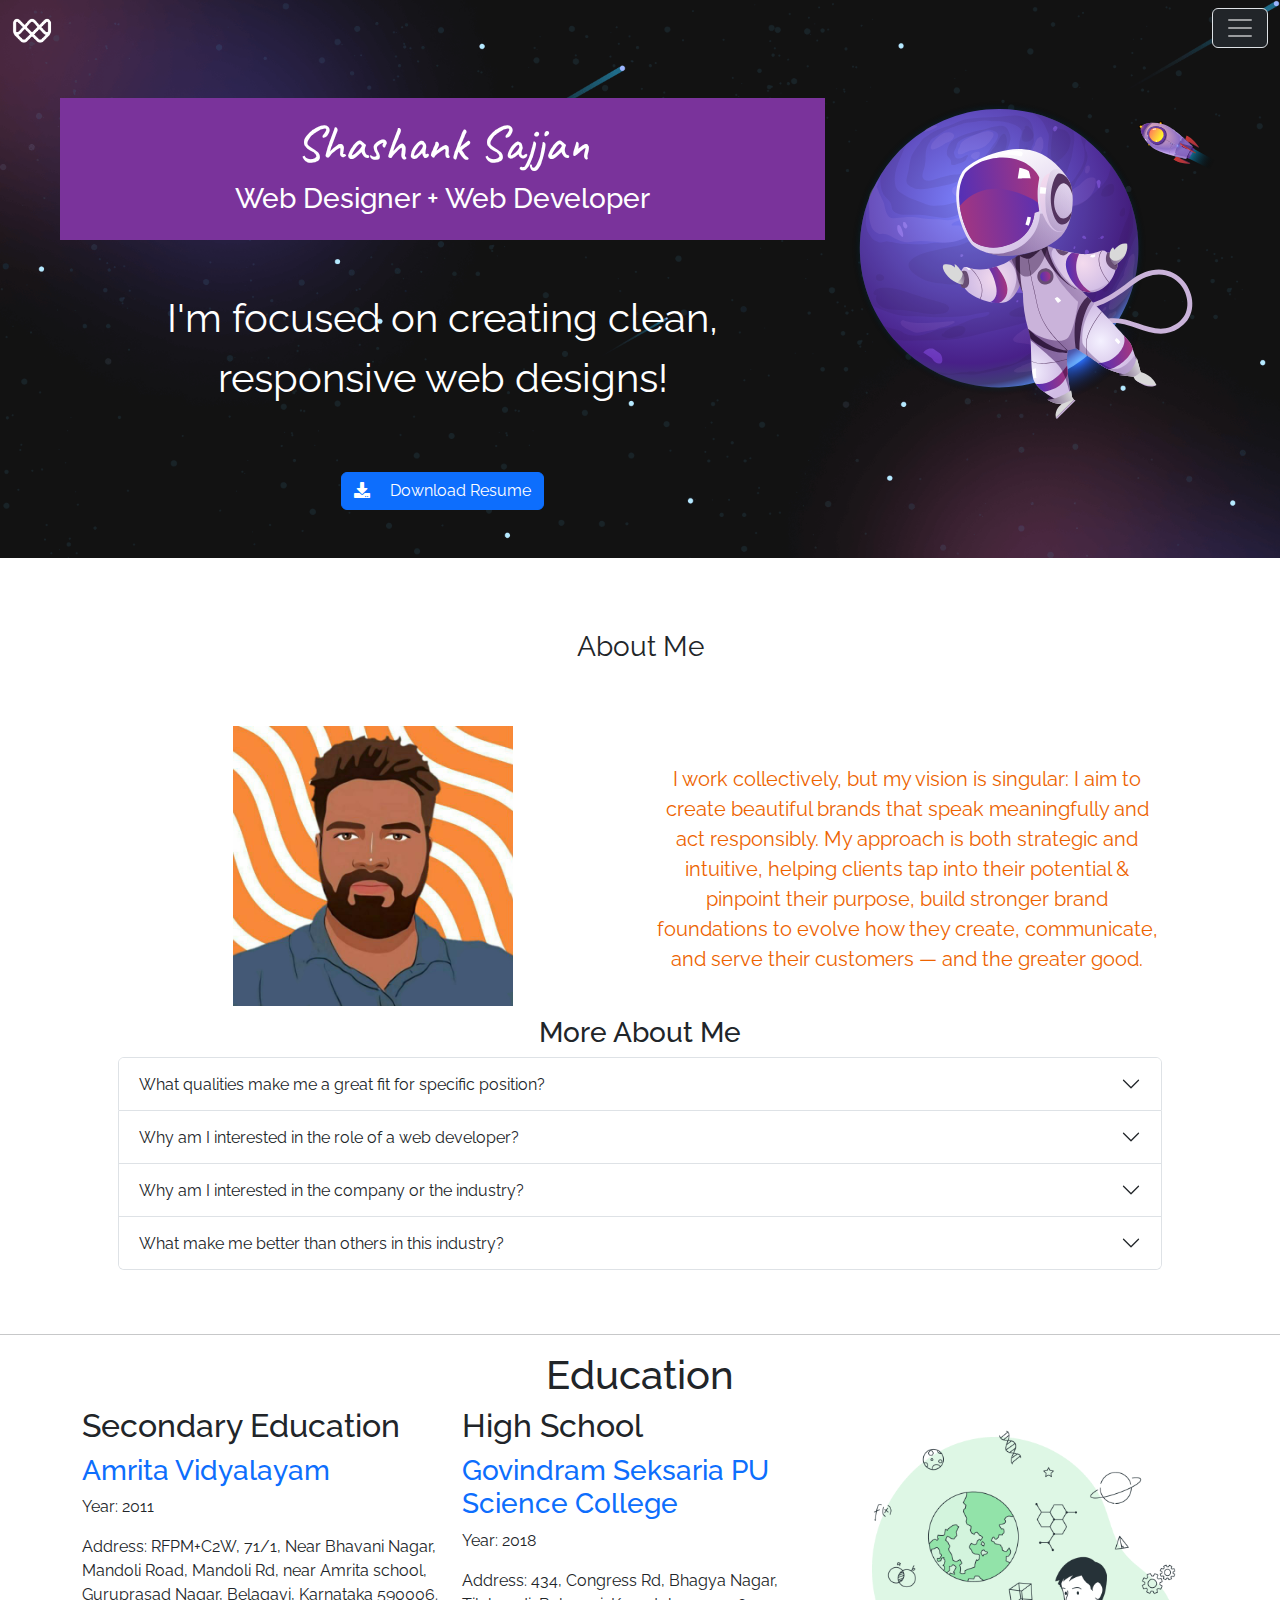
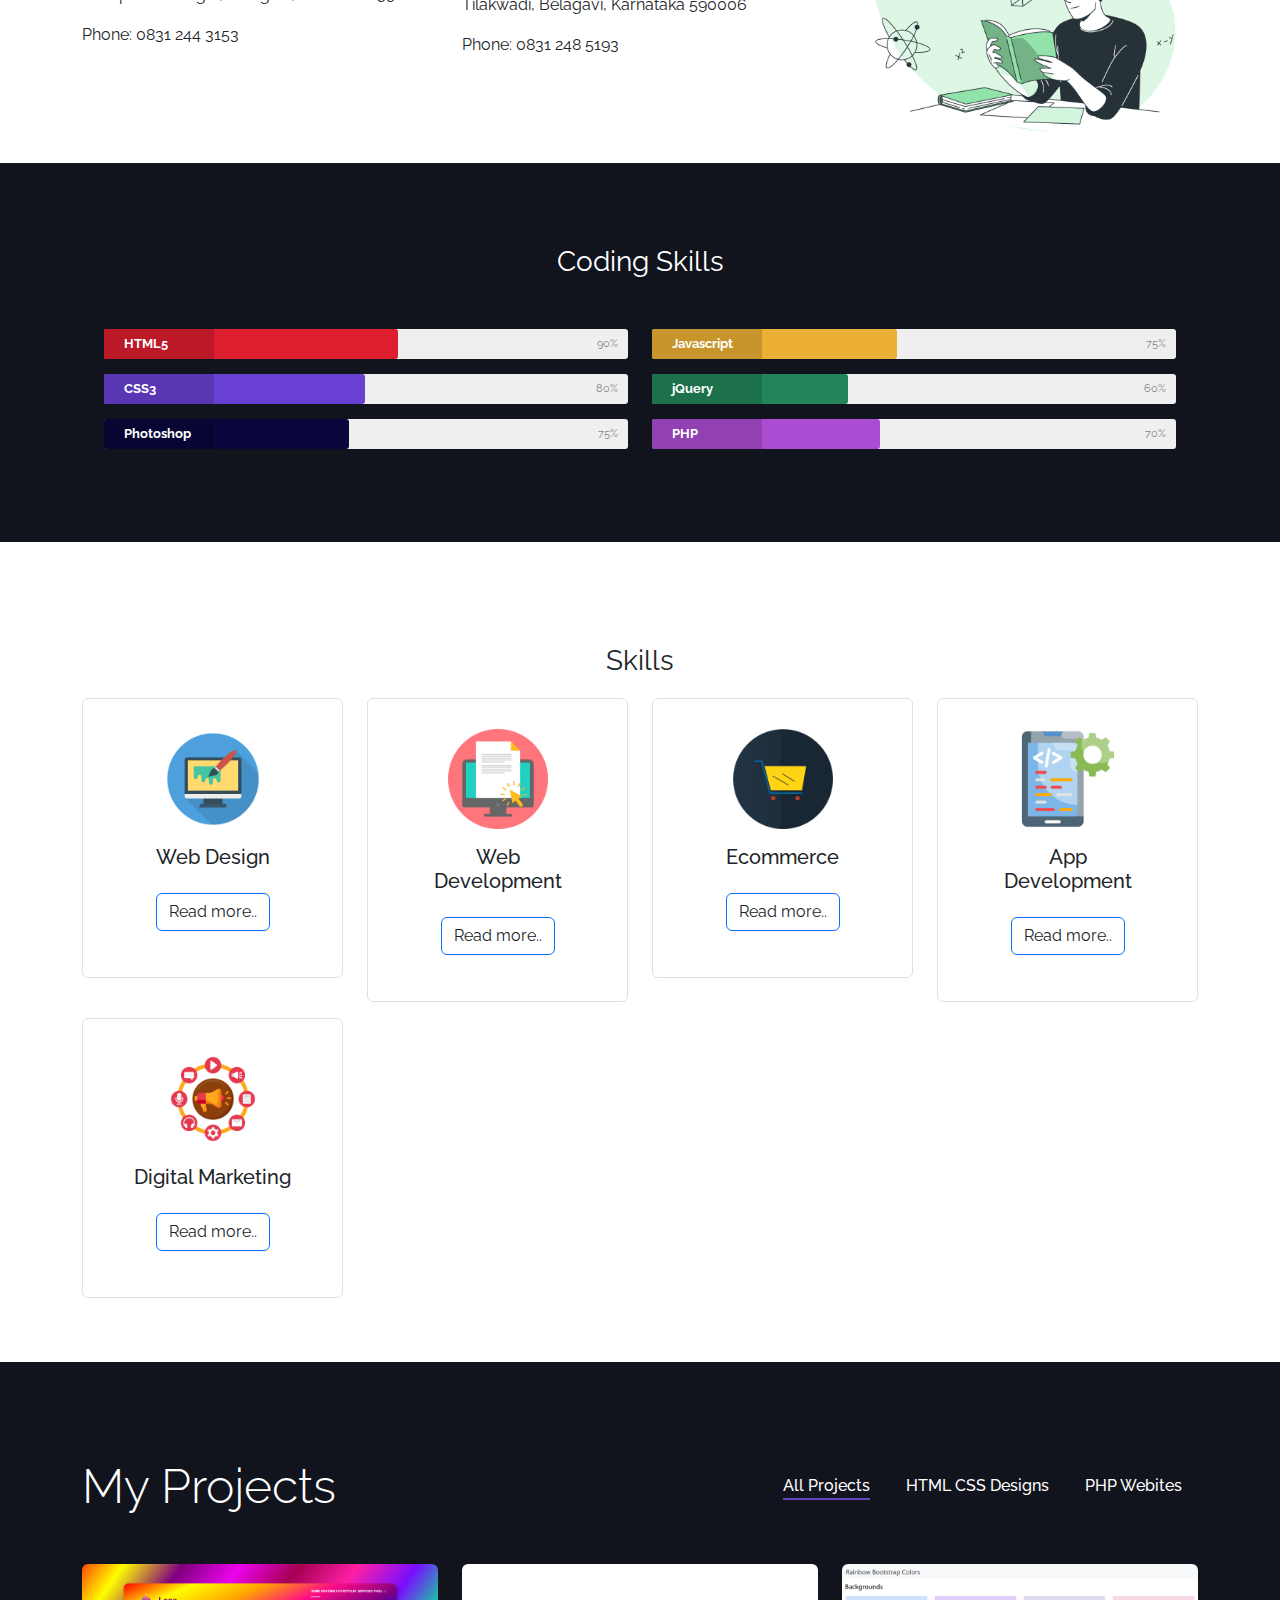
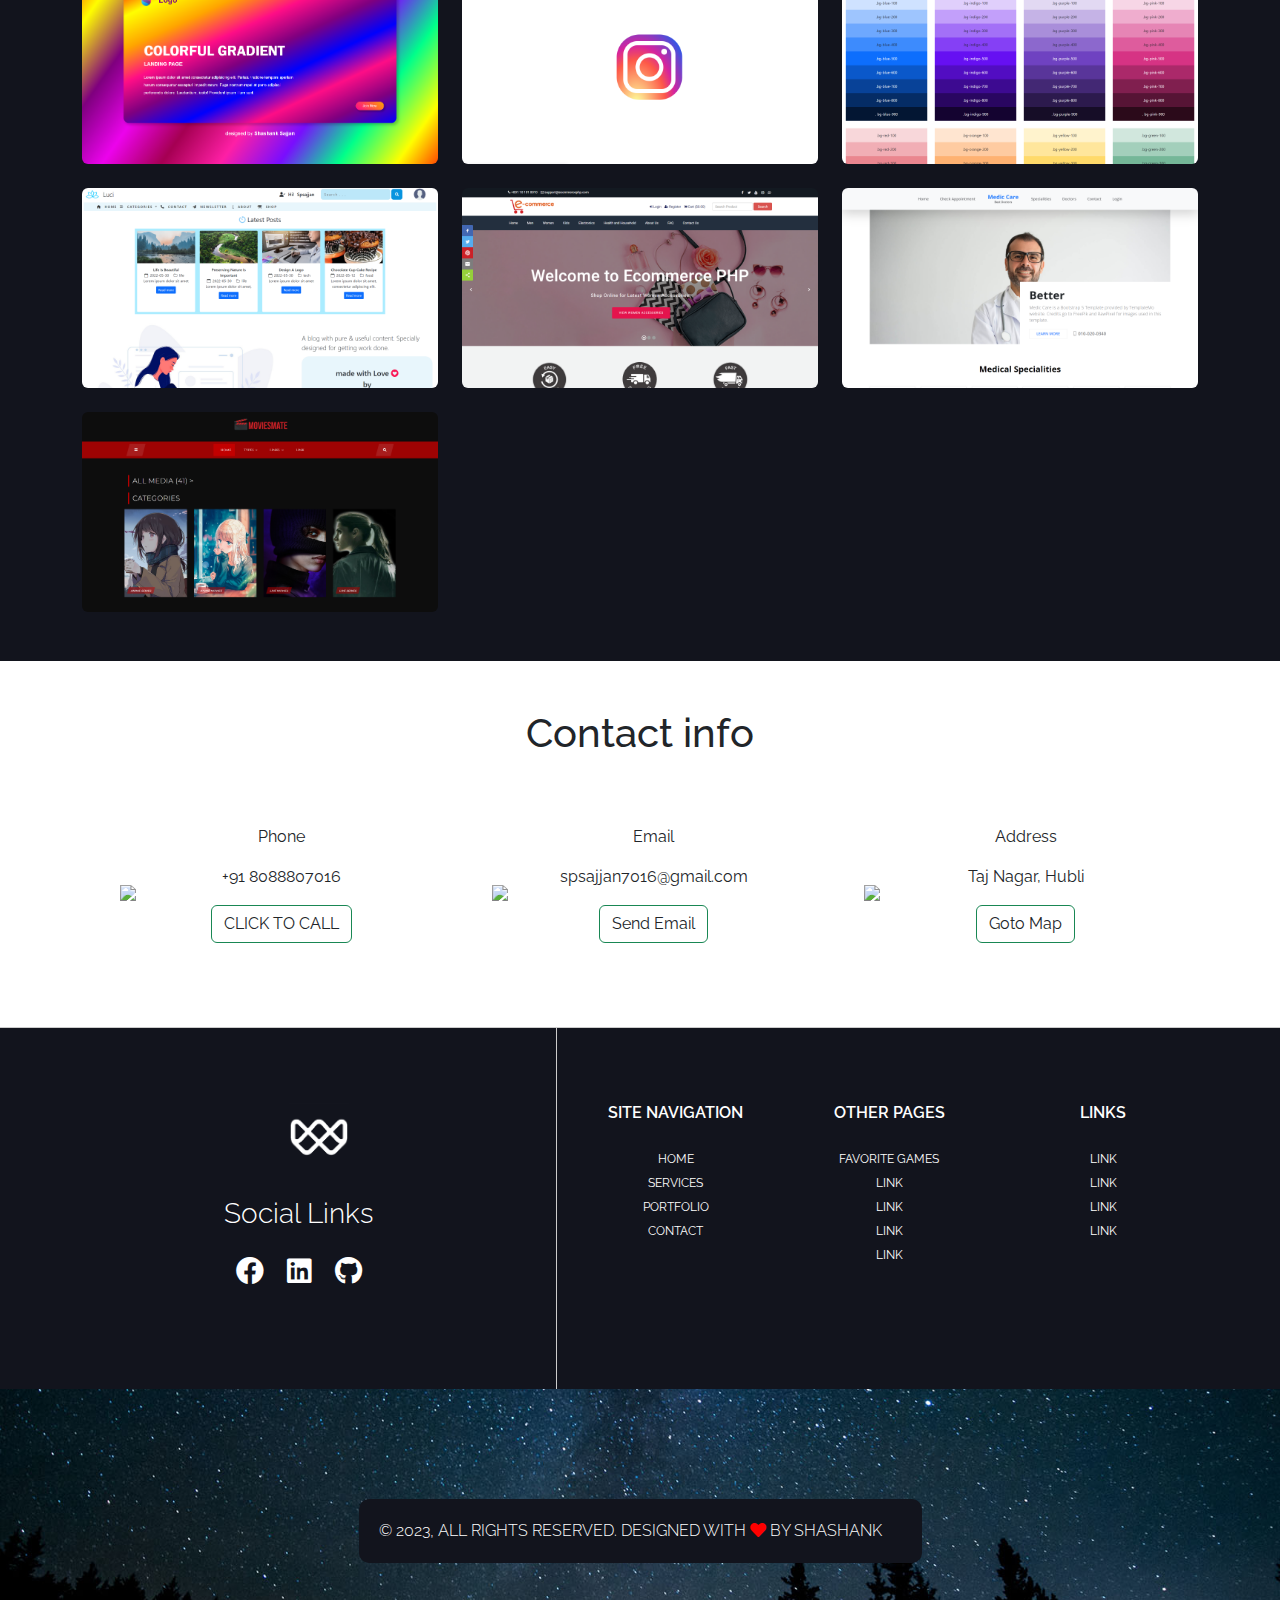
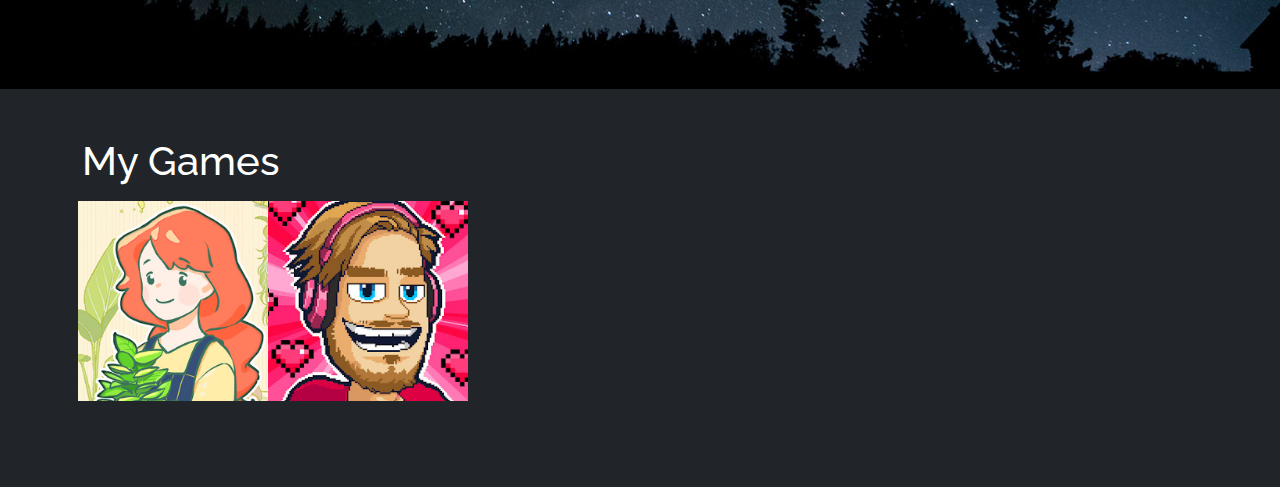
==== commit 75804410: "added customer icons" ====
--- a/index.html
+++ b/index.html
@@ -628,8 +628,6 @@
               </div>
             </div>
             <!-- ./ Project Item -->
-
-
             
           </div>
         </div>
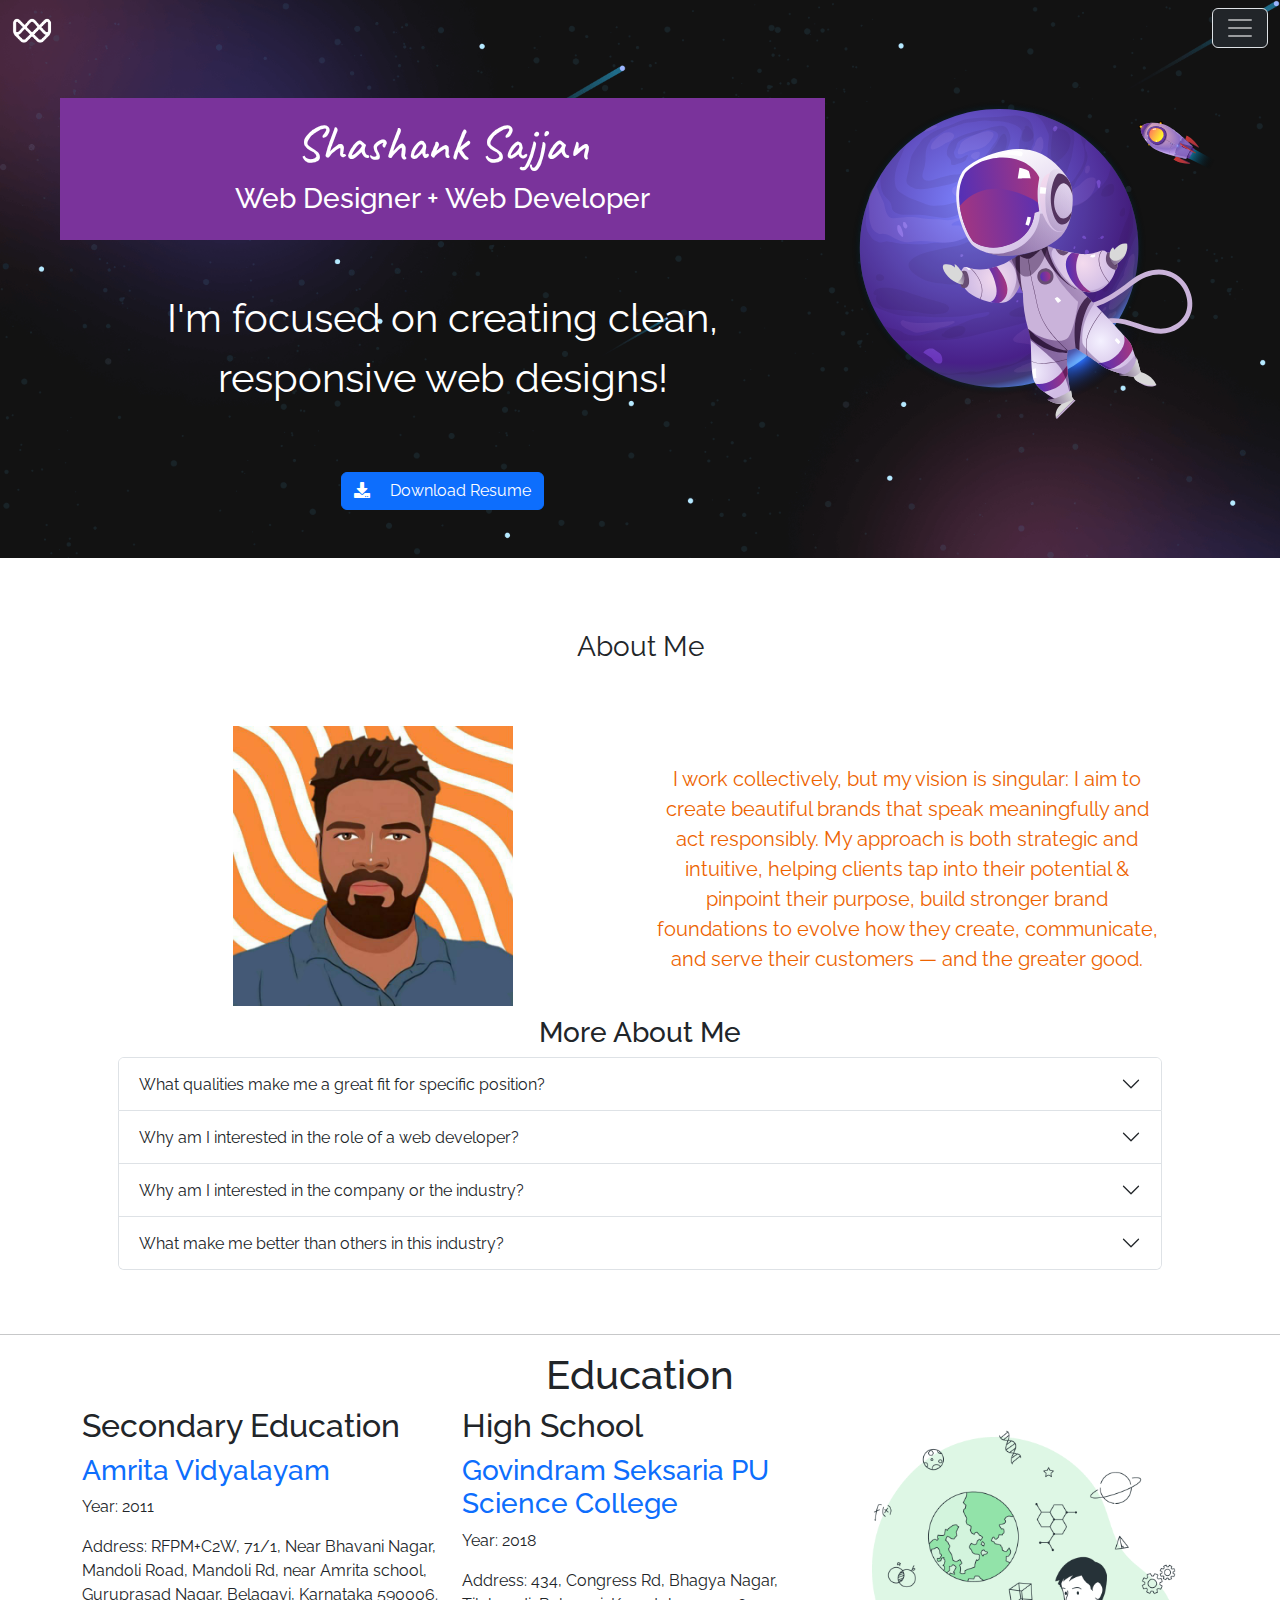
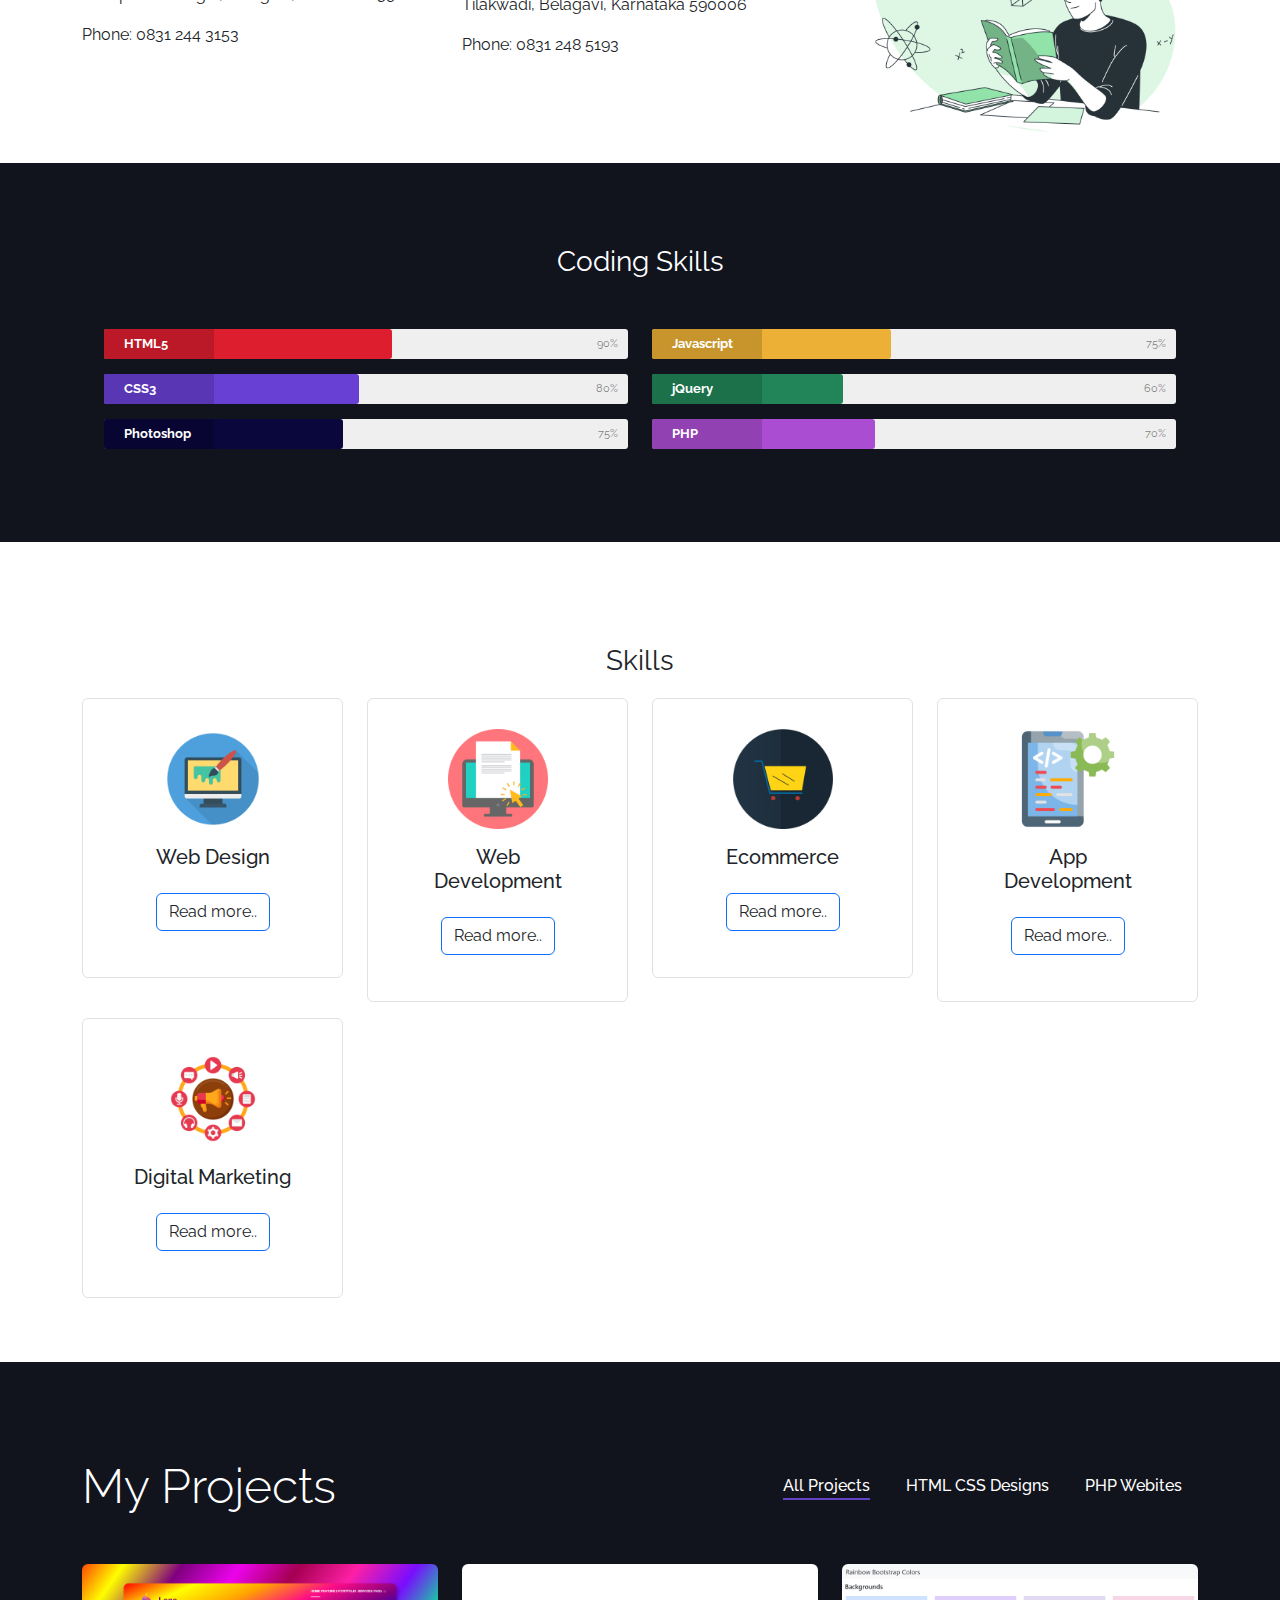
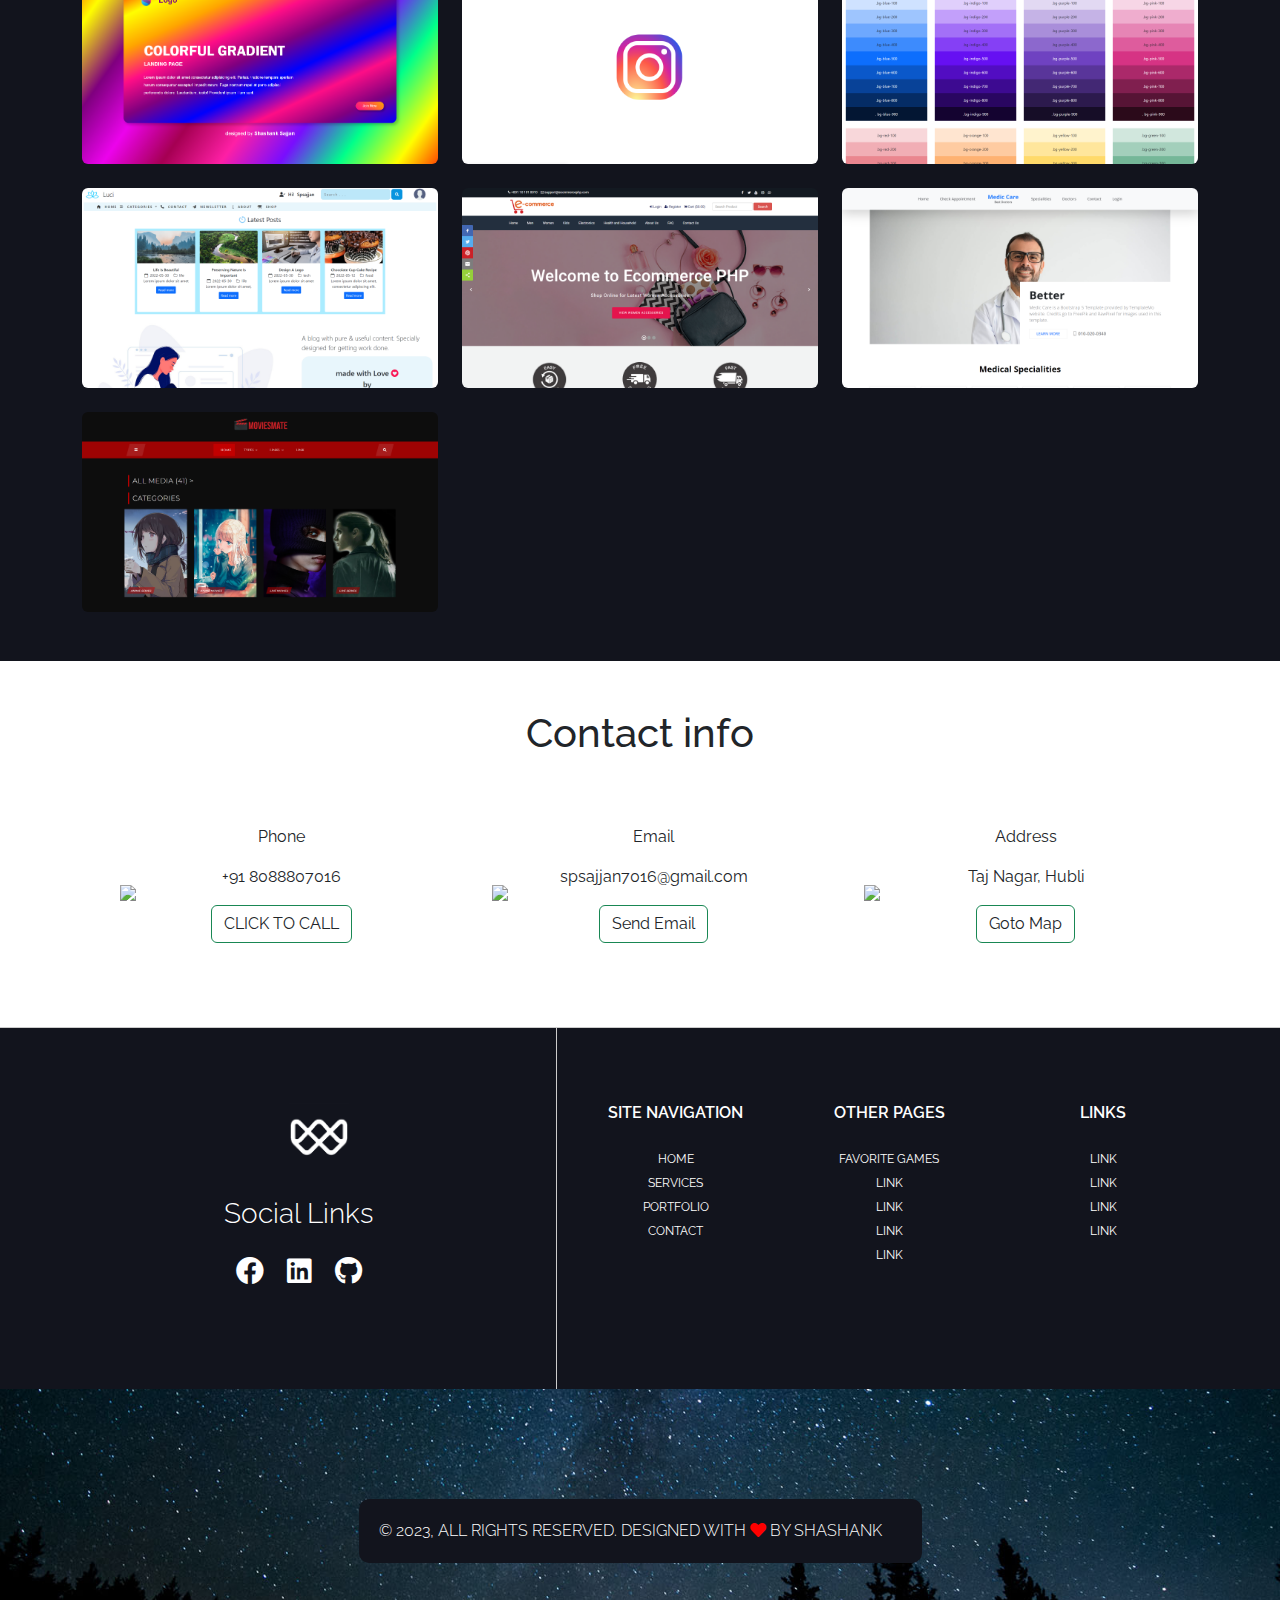
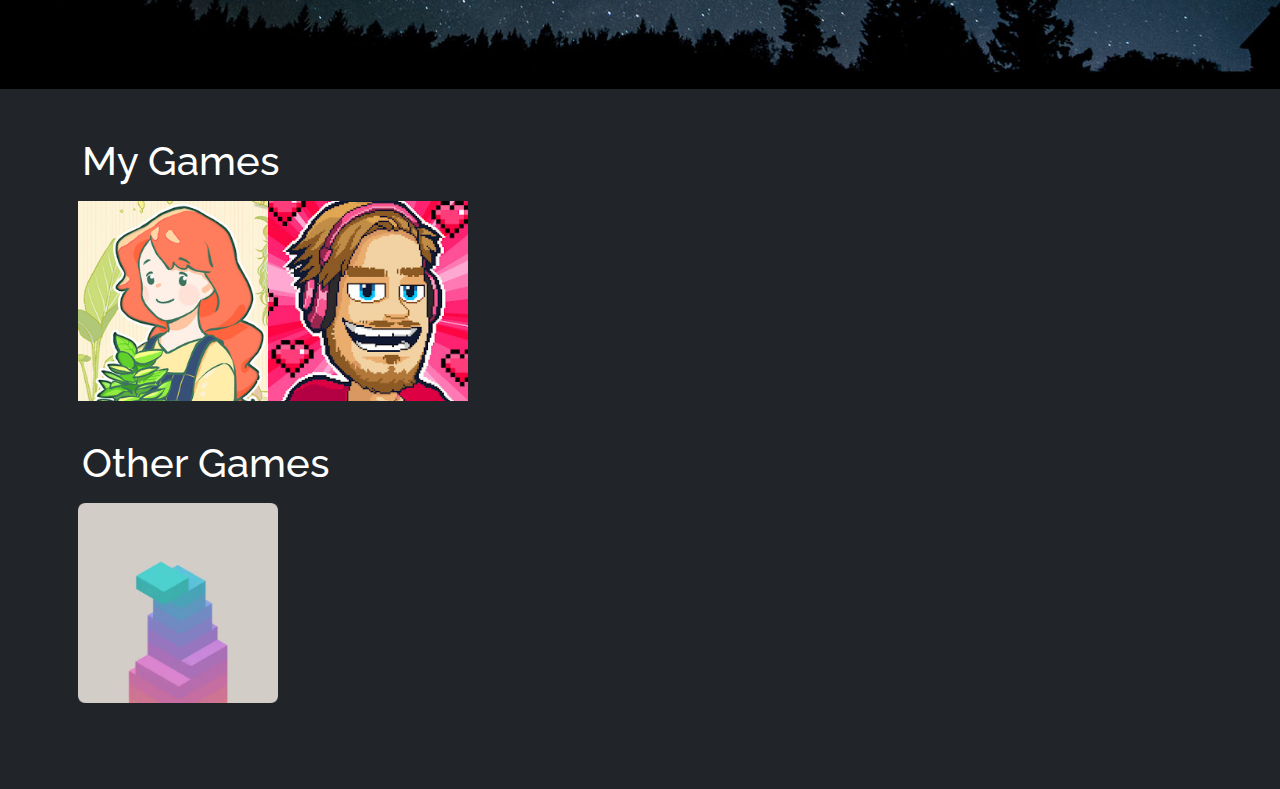
==== commit 76492ce3: "added tower blocks game" ====
--- a/index.html
+++ b/index.html
@@ -848,6 +848,17 @@
                 </div>
               </div>
             </div>
+
+            <div class="container">
+              <h1 class="h1">Other Games</h1>
+              <div class="row">
+                <div class="col-md-2 p-2">
+                  <a href="./game/tower-blocks/tower-blocks.html">
+                    <img src="./game/tower-blocks/tower-block-game-icon.png" style="height: 200px;width: 200px;" alt="" alt="">
+                  </a>
+                </div>
+              </div>
+            </div>
           </div>
 
     <!-- JavaScript Libraries -->
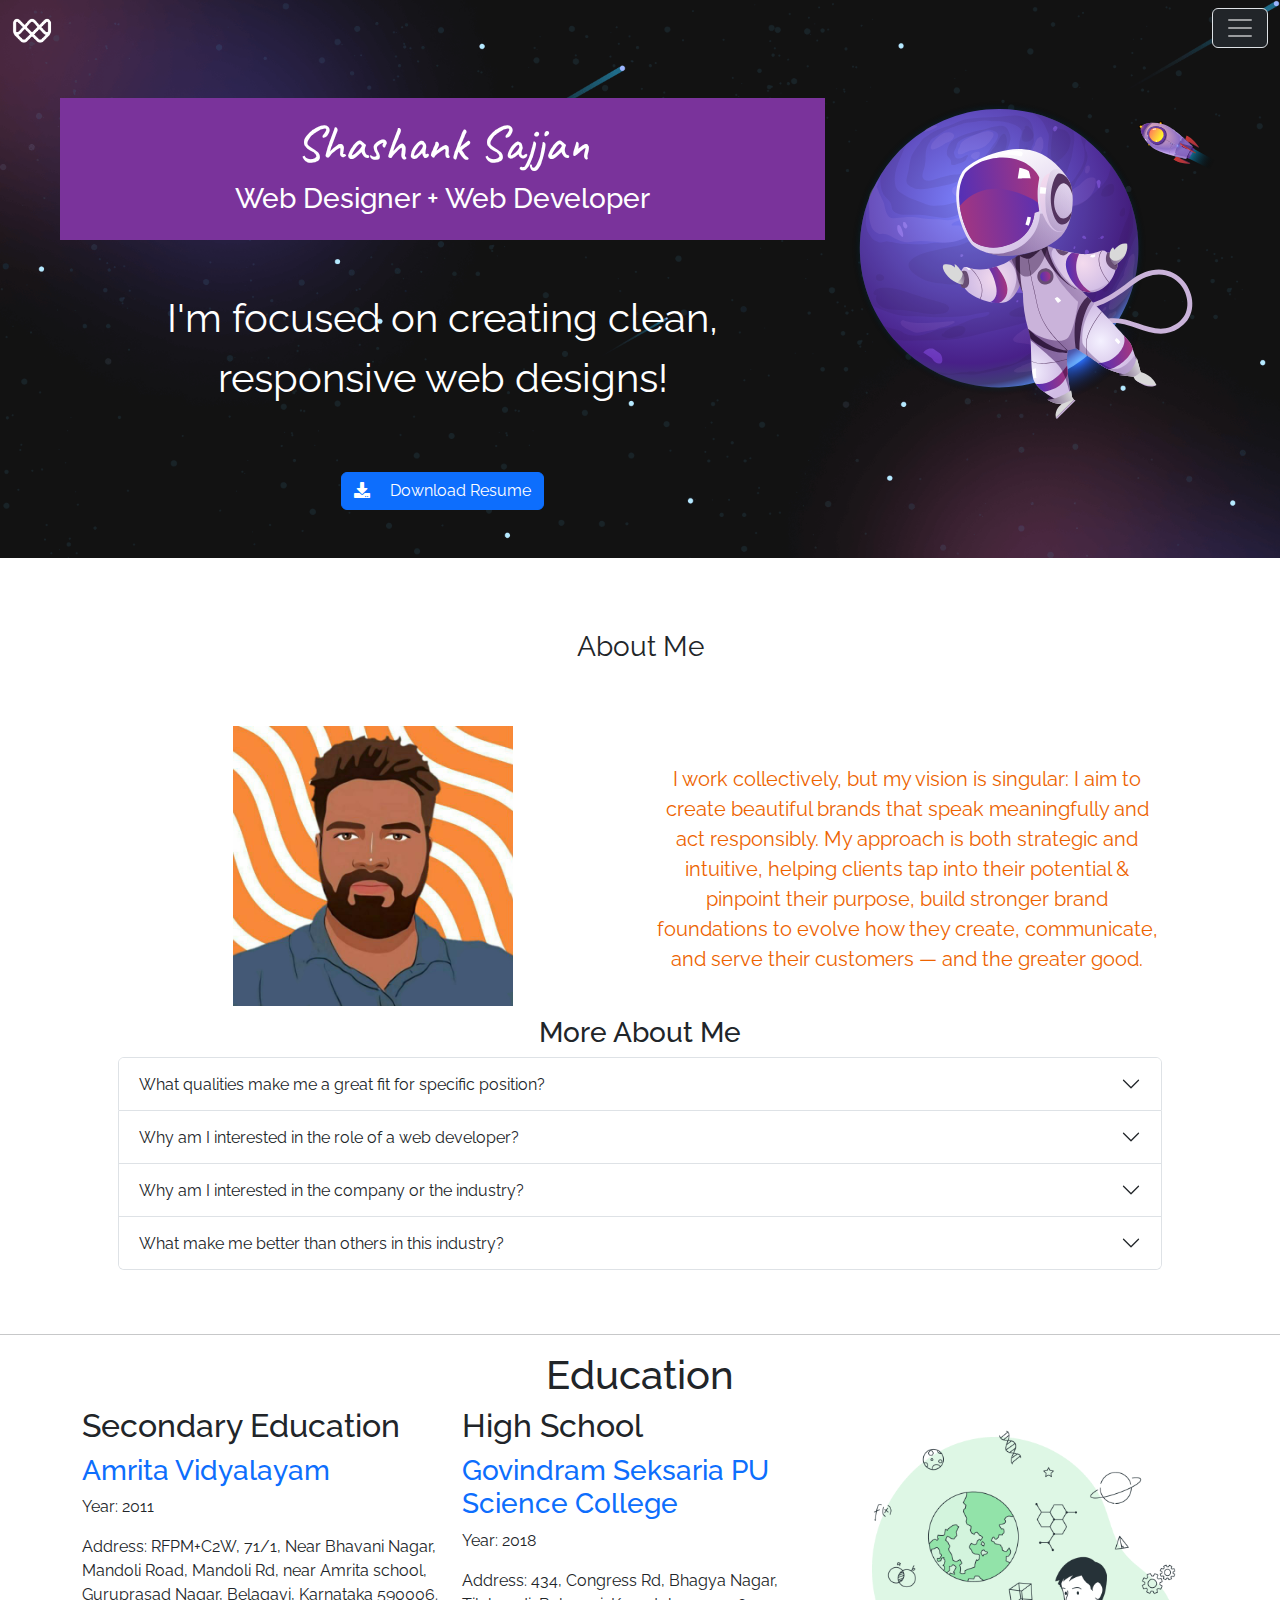
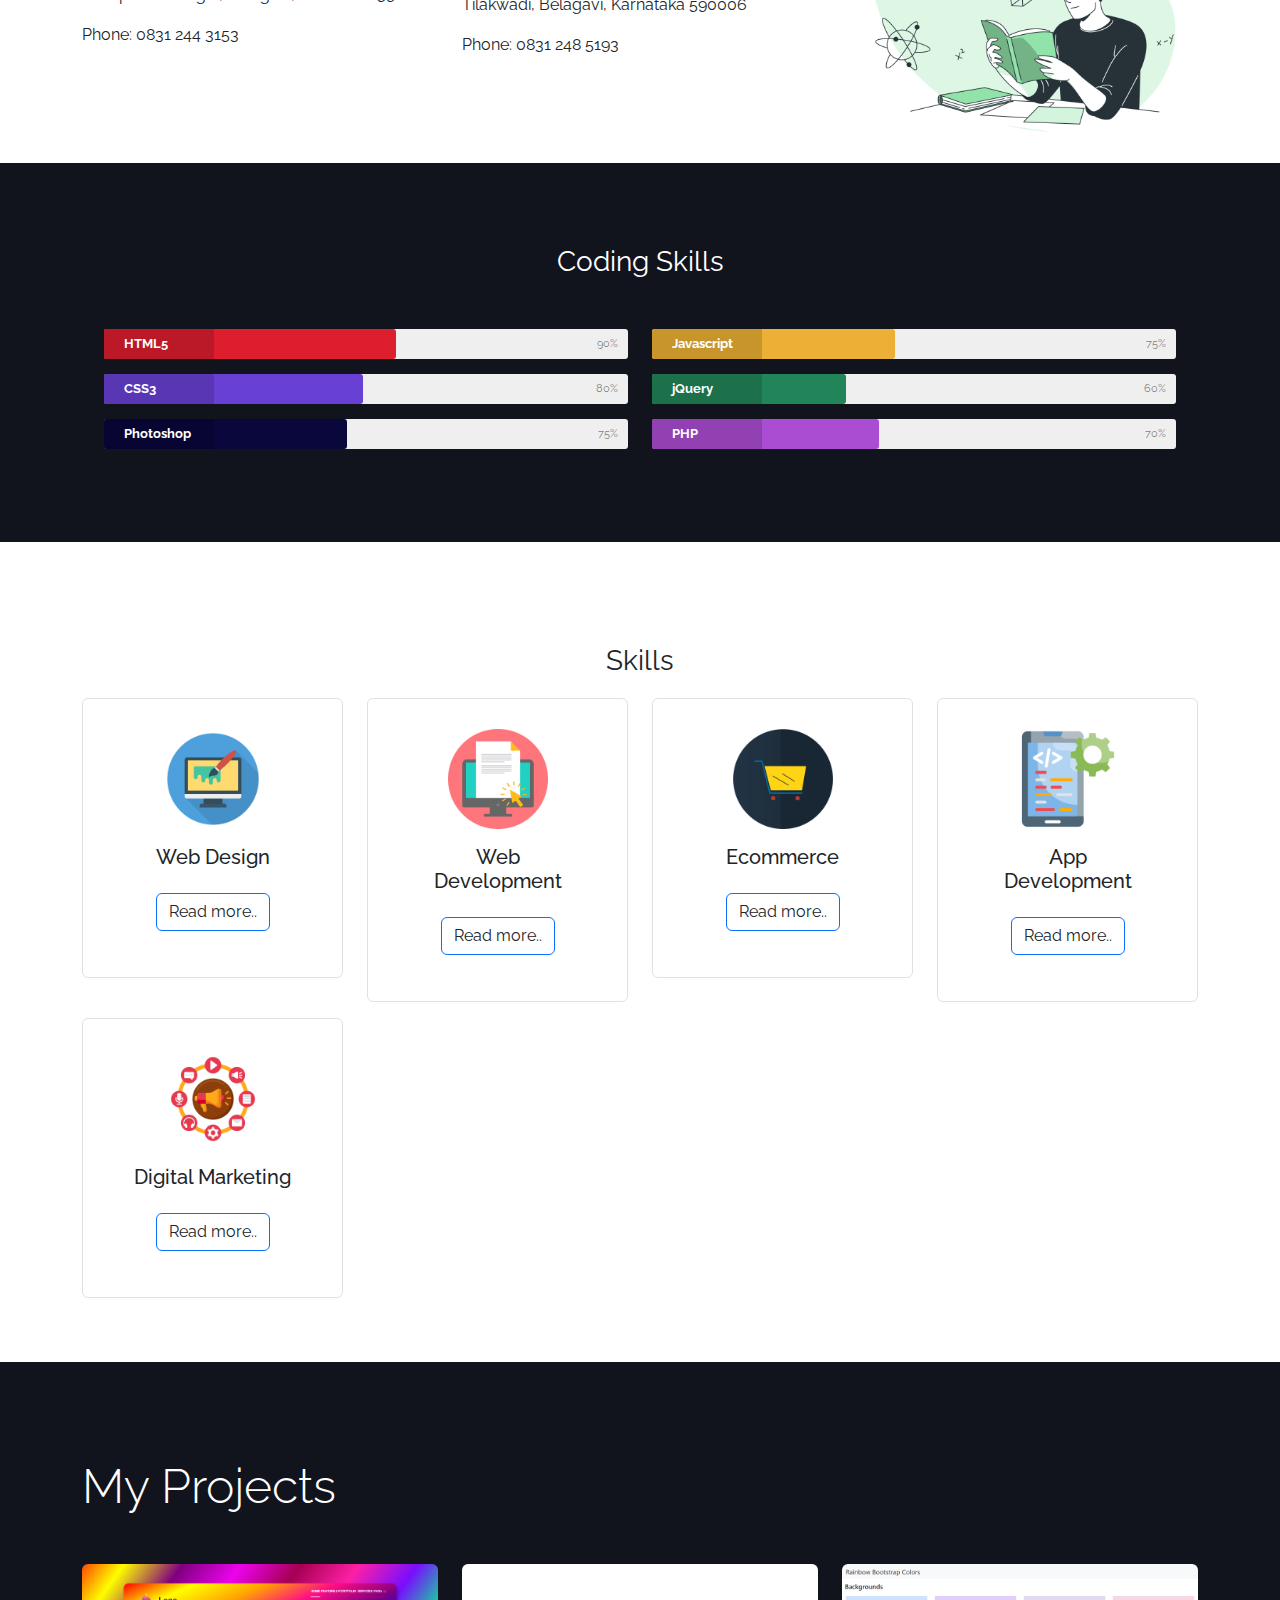
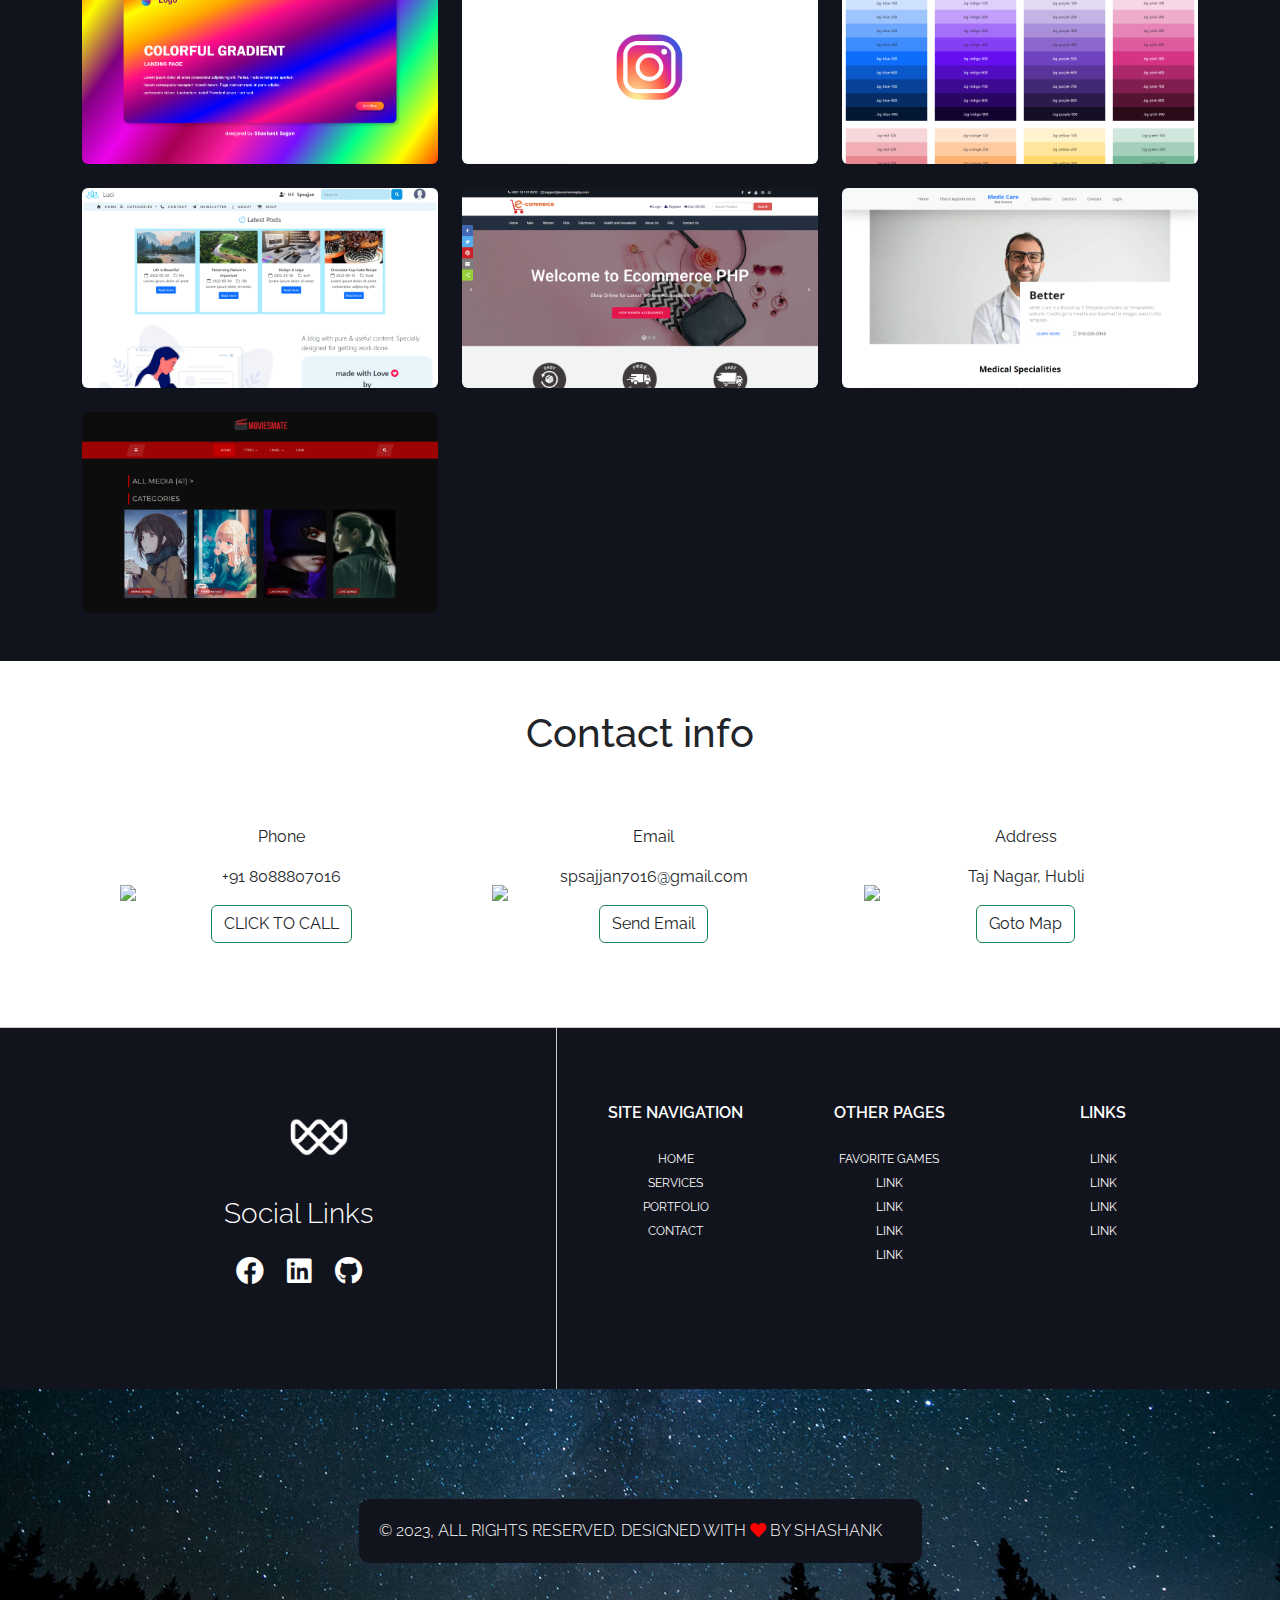
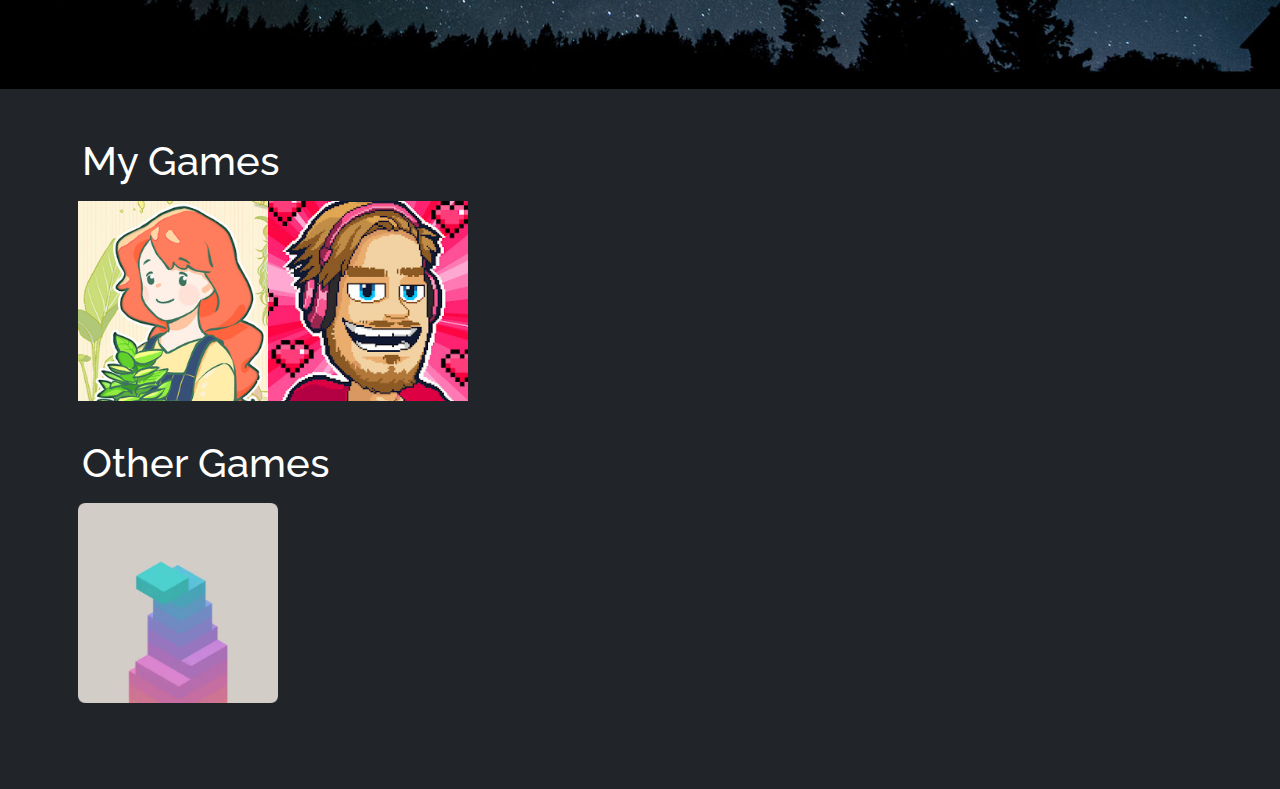
==== commit 9e309ec0: "changes" ====
--- a/index.html
+++ b/index.html
@@ -400,13 +400,6 @@
             <div class="col-lg-6">
               <h1 class="display-5 mb-0">My Projects</h1>
             </div>
-            <div class="col-lg-6 text-lg-end">
-              <ul class="list-inline mx-n3 mb-0" id="portfolio-filters">
-                <li class="mx-3 active" data-filter="*">All Projects</li>
-                <li class="mx-3" data-filter=".first">HTML CSS Designs</li>
-                <li class="mx-3" data-filter=".second">PHP Webites</li>
-              </ul>
-            </div>
           </div>
           <div
             class="row g-4 portfolio-container wow fadeInUp"
